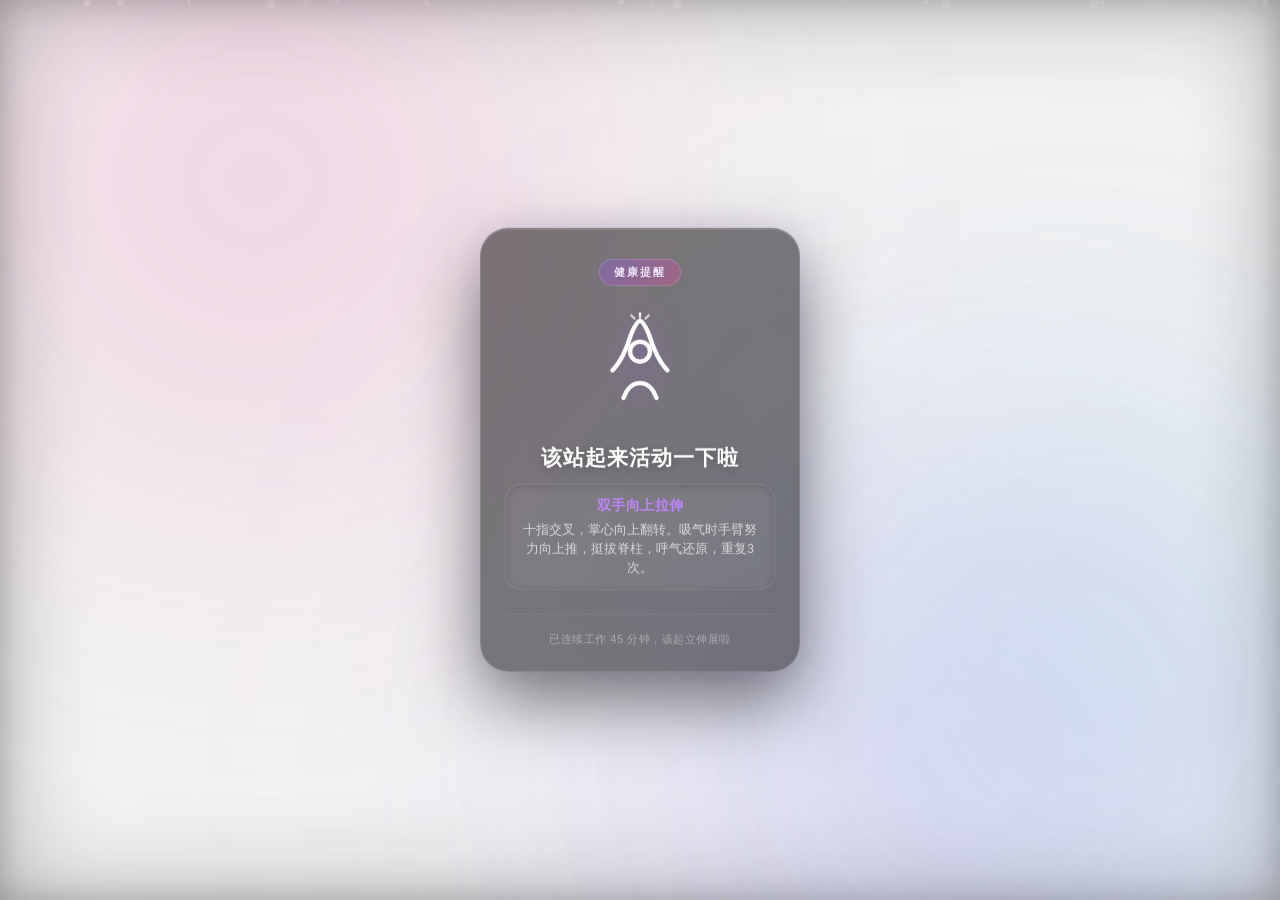
==== src/alert.html @ 72b31f35 "feat:upgrade UI" ====
<!DOCTYPE html>
<html lang="zh-CN">

<head>
    <meta charset="UTF-8">
    <meta name="viewport" content="width=device-width, initial-scale=1.0">
    <title>站立健康提示</title>
    <link rel="stylesheet" href="alert.css">
</head>

<body>
    <!-- Flowing Aurora Border -->
    <div class="marquee-border" id="borderElem">
        <div class="aura-glow aura-glow-1"></div>
        <div class="aura-glow aura-glow-2"></div>
        <div class="aura-glow aura-glow-3"></div>
    </div>

    <!-- Floating Particles in Background -->
    <div class="particles-container" id="particlesContainer"></div>

    <!-- Central Glassmorphism Alert Card -->
    <div class="center-alert" id="centerElem">
        <div class="glass-card">
            <!-- Top badge -->
            <div class="badge">健康提醒</div>
            
            <!-- Dynamic SVG Exercise Icon Area -->
            <div class="icon-section">
                <!-- Icon 1: Neck Release (颈部放松) -->
                <svg id="icon-neck" class="stretch-icon" viewBox="0 0 100 100" fill="none" xmlns="http://www.w3.org/2000/svg">
                    <circle cx="50" cy="32" r="10" stroke="white" stroke-width="4" class="neck-head" />
                    <path d="M25 75 C 35 55, 65 55, 75 75" stroke="white" stroke-width="4" stroke-linecap="round" class="neck-body" />
                    <!-- Arrows indicating rotation/tilt -->
                    <path d="M30 25 Q 40 12 50 12 Q 60 12 70 25" stroke="rgba(255,255,255,0.6)" stroke-width="2" stroke-dasharray="4 4" stroke-linecap="round" />
                    <path d="M27 21 L31 26 L25 26 Z" fill="rgba(255,255,255,0.8)" />
                    <path d="M73 21 L69 26 L75 26 Z" fill="rgba(255,255,255,0.8)" />
                </svg>

                <!-- Icon 2: Shoulder Roll (肩部舒展) -->
                <svg id="icon-shoulder" class="stretch-icon hidden" viewBox="0 0 100 100" fill="none" xmlns="http://www.w3.org/2000/svg">
                    <circle cx="50" cy="25" r="9" stroke="white" stroke-width="4" class="shoulder-head" />
                    <path d="M25 65 C 35 48, 65 48, 75 65" stroke="white" stroke-width="4" stroke-linecap="round" />
                    <!-- Arms forming shoulder circles -->
                    <path d="M 22 58 A 8 8 0 1 1 22 58.1" stroke="rgba(255,255,255,0.9)" stroke-width="3.5" stroke-linecap="round" class="shoulder-spin-left" />
                    <path d="M 78 58 A 8 8 0 1 1 78 58.1" stroke="rgba(255,255,255,0.9)" stroke-width="3.5" stroke-linecap="round" class="shoulder-spin-right" />
                </svg>

                <!-- Icon 3: Reach High (向上伸展) -->
                <svg id="icon-stretch" class="stretch-icon hidden" viewBox="0 0 100 100" fill="none" xmlns="http://www.w3.org/2000/svg">
                    <circle cx="50" cy="38" r="9" stroke="white" stroke-width="4" class="stretch-head" />
                    <path d="M35 80 C 42 62, 58 62, 65 80" stroke="white" stroke-width="4" stroke-linecap="round" />
                    <!-- Arms stretching up -->
                    <path d="M25 55 Q 35 45 42 22 Q 47 10 50 10 Q 53 10 58 22 Q 65 45 75 55" stroke="white" stroke-width="4" stroke-linecap="round" class="stretch-arms" />
                    <!-- Sparkles of energy -->
                    <path d="M50 3 L50 7" stroke="rgba(255,255,255,0.9)" stroke-width="2" stroke-linecap="round" class="sparkle-1" />
                    <path d="M42 5 L45 8" stroke="rgba(255,255,255,0.7)" stroke-width="2" stroke-linecap="round" class="sparkle-2" />
                    <path d="M58 5 L55 8" stroke="rgba(255,255,255,0.7)" stroke-width="2" stroke-linecap="round" class="sparkle-3" />
                </svg>

                <!-- Icon 4: Zen Breathe (星空冥想 - 呼吸环) -->
                <svg id="icon-zen-breathe" class="stretch-icon hidden" viewBox="0 0 100 100" fill="none" xmlns="http://www.w3.org/2000/svg">
                    <!-- Outer soft glowing ring -->
                    <circle cx="50" cy="50" r="38" stroke="rgba(192, 132, 252, 0.2)" stroke-width="2" />
                    <!-- Middle animated dashed guide ring -->
                    <circle cx="50" cy="50" r="30" stroke="rgba(192, 132, 252, 0.4)" stroke-width="1.5" stroke-dasharray="3 3" />
                    <!-- Inner breathing core ring -->
                    <circle cx="50" cy="50" r="20" fill="url(#zen-core-grad)" class="zen-breathe-core" />
                    <!-- Concentric ripples -->
                    <circle cx="50" cy="50" r="20" stroke="rgba(139, 92, 246, 0.6)" stroke-width="2" class="zen-ripple-1" />
                    <circle cx="50" cy="50" r="20" stroke="rgba(236, 72, 153, 0.4)" stroke-width="1.5" class="zen-ripple-2" />
                    <!-- Gradient definitions -->
                    <defs>
                        <radialGradient id="zen-core-grad" cx="50%" cy="50%" r="50%">
                            <stop offset="0%" stop-color="#EC4899" />
                            <stop offset="50%" stop-color="#8B5CF6" />
                            <stop offset="100%" stop-color="rgba(139, 92, 246, 0)" />
                        </radialGradient>
                    </defs>
                </svg>

                <!-- Icon 5: Cyber Stretch (赛博霓虹 - 关节激活) -->
                <svg id="icon-cyber-stretch" class="stretch-icon hidden" viewBox="0 0 100 100" fill="none" xmlns="http://www.w3.org/2000/svg">
                    <!-- Background grid dots -->
                    <circle cx="20" cy="20" r="1" fill="rgba(6, 182, 212, 0.3)" />
                    <circle cx="80" cy="20" r="1" fill="rgba(6, 182, 212, 0.3)" />
                    <circle cx="20" cy="80" r="1" fill="rgba(6, 182, 212, 0.3)" />
                    <circle cx="80" cy="80" r="1" fill="rgba(6, 182, 212, 0.3)" />
                    <!-- Glowing connector lines -->
                    <path d="M 30 75 L 50 65 L 70 75" stroke="rgba(6, 182, 212, 0.4)" stroke-width="1" />
                    <path d="M 50 25 L 50 65" stroke="rgba(236, 72, 153, 0.4)" stroke-width="1" />
                    <!-- Stylized Cyber Body -->
                    <circle cx="50" cy="22" r="8" stroke="#06B6D4" stroke-width="3" fill="#141419" class="cyber-head" />
                    <path d="M25 60 L 38 48 L 50 54 L 62 48 L 75 60" stroke="#EC4899" stroke-width="3.5" stroke-linecap="round" class="cyber-arms" />
                    <path d="M40 78 L 50 65 L 60 78" stroke="#06B6D4" stroke-width="3.5" stroke-linecap="round" />
                    <!-- Glowing joint nodes -->
                    <circle cx="38" cy="48" r="3" fill="#06B6D4" class="cyber-joint-l" />
                    <circle cx="62" cy="48" r="3" fill="#06B6D4" class="cyber-joint-r" />
                    <circle cx="50" cy="54" r="3.5" fill="#EC4899" />
                </svg>

                <!-- Icon 6: Forest Sprout (森林朝露 - 绿植抽芽) -->
                <svg id="icon-forest-sprout" class="stretch-icon hidden" viewBox="0 0 100 100" fill="none" xmlns="http://www.w3.org/2000/svg">
                    <!-- Soil/Ground curve -->
                    <path d="M 25 80 Q 50 74 75 80" stroke="#10B981" stroke-width="2.5" stroke-linecap="round" />
                    <!-- Sprout stem -->
                    <path d="M 50 80 Q 52 50 42 30" stroke="#10B981" stroke-width="4.5" stroke-linecap="round" class="sprout-stem" />
                    <!-- Left leaf -->
                    <path d="M 45 48 C 30 45, 26 30, 44 38 Z" fill="#34D399" stroke="#10B981" stroke-width="1.5" class="sprout-leaf-l" />
                    <!-- Right leaf -->
                    <path d="M 49 38 C 65 35, 68 20, 50 28 Z" fill="#34D399" stroke="#10B981" stroke-width="1.5" class="sprout-leaf-r" />
                    <!-- Soft sun light circle behind sprout -->
                    <circle cx="50" cy="35" r="15" fill="rgba(251, 191, 36, 0.15)" filter="blur(4px)" class="sprout-sun" />
                </svg>
            </div>

            <!-- Health Guideline Text -->
            <div class="content-section">
                <h2 class="title" id="alertTitle">该站起来活动一下啦</h2>
                <div class="tips-container">
                    <p class="guide-subtitle" id="guideStep">加载中...</p>
                    <p class="guide-desc" id="guideText">跟着上方的动画舒缓身体吧</p>
                </div>
            </div>

            <!-- Visual feedback / progress ring at bottom of card -->
            <div class="glass-footer">
                <span class="footer-tip" id="footerText">关注健康，拒绝久坐</span>
            </div>
        </div>
    </div>
    
    <script src="alert.js"></script>
</body>

</html>
---- src/alert.css ----
* {
    margin: 0;
    padding: 0;
    box-sizing: border-box;
}

body, html {
    width: 100vw;
    height: 100vh;
    background-color: transparent;
    overflow: hidden;
    pointer-events: none;
    user-select: none;
    font-family: "Outfit", -apple-system, BlinkMacSystemFont, "SF Pro Display", "Segoe UI", Roboto, Helvetica, Arial, sans-serif;
    color: #ffffff;
}

/* ============================================
   流光极光边缘 (Siri / Apple Intelligence Aura)
   ============================================ */
.marquee-border {
    position: absolute;
    inset: 0;
    overflow: hidden;
    pointer-events: none;
    opacity: 0;
    background: rgba(0, 0, 0, 0.05);
    /* Inset shadow to give a subtle depth vignette */
    box-shadow: 
        inset 0 0 100px rgba(0, 0, 0, 0.3),
        inset 0 0 30px rgba(0, 0, 0, 0.2);
    transition: opacity 2s cubic-bezier(0.25, 1, 0.5, 1);
    z-index: 1;
}

.marquee-border.active {
    opacity: 1;
}

/* Glowing Aurora Blobs */
.aura-glow {
    position: absolute;
    border-radius: 50%;
    filter: blur(140px);
    opacity: 0.45;
    mix-blend-mode: screen;
    transition: all 3s cubic-bezier(0.25, 1, 0.5, 1);
}

.aura-glow-1 {
    width: 80vw;
    height: 80vh;
    top: -20vh;
    left: -20vw;
    background: radial-gradient(circle, rgba(236, 72, 153, 0.6) 0%, rgba(236, 72, 153, 0) 70%);
    animation: aura-move-1 25s ease-in-out infinite alternate;
}

.aura-glow-2 {
    width: 90vw;
    height: 90vh;
    bottom: -30vh;
    right: -20vw;
    background: radial-gradient(circle, rgba(139, 92, 246, 0.55) 0%, rgba(139, 92, 246, 0) 70%);
    animation: aura-move-2 30s ease-in-out infinite alternate;
}

.aura-glow-3 {
    width: 70vw;
    height: 70vh;
    top: 40vh;
    left: 50vw;
    background: radial-gradient(circle, rgba(6, 182, 212, 0.45) 0%, rgba(6, 182, 212, 0) 70%);
    animation: aura-move-3 20s ease-in-out infinite alternate;
}

/* Intensified State (after 10s) */
.marquee-border.intensified {
    background: rgba(0, 0, 0, 0.1);
}

.marquee-border.intensified .aura-glow {
    opacity: 0.75;
    filter: blur(100px); /* Sharper, brighter glow */
}

.marquee-border.intensified .aura-glow-1 {
    background: radial-gradient(circle, rgba(244, 63, 94, 0.7) 0%, rgba(244, 63, 94, 0) 70%);
}

.marquee-border.intensified .aura-glow-2 {
    background: radial-gradient(circle, rgba(217, 70, 239, 0.65) 0%, rgba(217, 70, 239, 0) 70%);
}

.marquee-border.intensified .aura-glow-3 {
    background: radial-gradient(circle, rgba(245, 158, 11, 0.5) 0%, rgba(245, 158, 11, 0) 70%);
}

@keyframes aura-move-1 {
    0% { transform: translate(0, 0) scale(1); }
    50% { transform: translate(15vw, 10vh) scale(1.1); }
    100% { transform: translate(-10vw, 20vh) scale(0.95); }
}

@keyframes aura-move-2 {
    0% { transform: translate(0, 0) scale(1); }
    50% { transform: translate(-20vw, -15vh) scale(0.9); }
    100% { transform: translate(10vw, -5vh) scale(1.15); }
}

@keyframes aura-move-3 {
    0% { transform: translate(0, 0) scale(1); }
    50% { transform: translate(-10vw, 15vh) scale(1.2); }
    100% { transform: translate(15vw, -10vh) scale(0.85); }
}

/* ============================================
   漂浮粒子背景
   ============================================ */
.particles-container {
    position: absolute;
    inset: 0;
    pointer-events: none;
    z-index: 2;
    overflow: hidden;
}

.particle {
    position: absolute;
    border-radius: 50%;
    background: rgba(255, 255, 255, 0.35);
    box-shadow: 0 0 10px rgba(255, 255, 255, 0.2);
    pointer-events: none;
    animation: float-upwards 8s linear infinite;
}

@keyframes float-upwards {
    0% {
        transform: translateY(110vh) translateX(0) scale(1);
        opacity: 0;
    }
    10% {
        opacity: 0.6;
    }
    90% {
        opacity: 0.6;
    }
    100% {
        transform: translateY(-10vh) translateX(50px) scale(0.5);
        opacity: 0;
    }
}

/* ============================================
   居中提示卡片 (Glassmorphism Card)
   ============================================ */
.center-alert {
    position: absolute;
    top: 50%;
    left: 50%;
    transform: translate(-50%, -42%) scale(0.92);
    opacity: 0;
    display: flex;
    align-items: center;
    justify-content: center;
    z-index: 10;
    transition: all 1.8s cubic-bezier(0.34, 1.56, 0.64, 1); /* Elastic Spring */
}

.center-alert.show {
    transform: translate(-50%, -50%) scale(1);
    opacity: 1;
}

.glass-card {
    width: 320px;
    padding: 30px 24px 24px 24px;
    border-radius: 28px;
    background: rgba(20, 20, 22, 0.55);
    backdrop-filter: blur(25px) saturate(140%);
    -webkit-backdrop-filter: blur(25px) saturate(140%);
    border: 1px solid rgba(255, 255, 255, 0.12);
    box-shadow: 
        0 30px 70px rgba(0, 0, 0, 0.5),
        inset 0 1px 0 rgba(255, 255, 255, 0.15),
        0 0 30px rgba(139, 92, 246, 0.1);
    
    display: flex;
    flex-direction: column;
    align-items: center;
    text-align: center;
    
    /* Elegant gentle float animation when active */
    animation: card-float 6s ease-in-out infinite;
}

@keyframes card-float {
    0%, 100% {
        transform: translateY(0);
        box-shadow: 
            0 30px 70px rgba(0, 0, 0, 0.5),
            inset 0 1px 0 rgba(255, 255, 255, 0.15),
            0 0 30px rgba(139, 92, 246, 0.1);
    }
    50% {
        transform: translateY(-8px);
        box-shadow: 
            0 35px 80px rgba(0, 0, 0, 0.55),
            inset 0 1px 0 rgba(255, 255, 255, 0.2),
            0 0 40px rgba(139, 92, 246, 0.2);
    }
}

/* Badge style */
.badge {
    background: linear-gradient(135deg, rgba(139, 92, 246, 0.35), rgba(236, 72, 153, 0.35));
    border: 1px solid rgba(255, 255, 255, 0.15);
    color: #f3e8ff;
    font-size: 11px;
    padding: 5px 14px;
    border-radius: 20px;
    font-weight: 600;
    letter-spacing: 2px;
    text-shadow: 0 1px 2px rgba(0, 0, 0, 0.2);
    margin-bottom: 24px;
}

/* ============================================
   SVG 图标段与动画
   ============================================ */
.icon-section {
    width: 110px;
    height: 110px;
    display: flex;
    align-items: center;
    justify-content: center;
    margin-bottom: 24px;
    position: relative;
}

.stretch-icon {
    width: 100%;
    height: 100%;
    filter: drop-shadow(0 4px 12px rgba(139, 92, 246, 0.4));
    transition: opacity 0.5s ease;
}

.stretch-icon.hidden {
    display: none;
}

/* --- 图标 1: 颈部放松动画 --- */
.neck-head {
    animation: neck-tilt 4s ease-in-out infinite;
    transform-origin: 50px 42px;
}

@keyframes neck-tilt {
    0%, 100% { transform: rotate(0deg); }
    25% { transform: rotate(-18deg); }
    75% { transform: rotate(18deg); }
}

/* --- 图标 2: 肩部绕圈动画 --- */
.shoulder-spin-left {
    animation: shoulder-spin-cw 3.5s linear infinite;
    transform-origin: 22px 58px;
}

.shoulder-spin-right {
    animation: shoulder-spin-ccw 3.5s linear infinite;
    transform-origin: 78px 58px;
}

@keyframes shoulder-spin-cw {
    0% { transform: rotate(0deg); }
    100% { transform: rotate(360deg); }
}

@keyframes shoulder-spin-ccw {
    0% { transform: rotate(0deg); }
    100% { transform: rotate(-360deg); }
}

/* --- 图标 3: 向上拉伸动画 --- */
.stretch-arms {
    animation: arms-reach 3s ease-in-out infinite;
    transform-origin: 50px 80px;
}

.stretch-head {
    animation: head-lift 3s ease-in-out infinite;
}

.sparkle-1, .sparkle-2, .sparkle-3 {
    animation: sparkle-pulse 1.8s ease-in-out infinite;
    transform-origin: center;
}

.sparkle-1 { animation-delay: 0s; }
.sparkle-2 { animation-delay: 0.4s; }
.sparkle-3 { animation-delay: 0.8s; }

@keyframes arms-reach {
    0%, 100% { transform: scaleY(1); }
    50% { transform: scaleY(1.1) translateY(-4px); }
}

@keyframes head-lift {
    0%, 100% { transform: translateY(0); }
    50% { transform: translateY(-5px); }
}

@keyframes sparkle-pulse {
    0%, 100% { opacity: 0.3; transform: scale(0.8); }
    50% { opacity: 1; transform: scale(1.3); }
}

/* ============================================
   文本内容区
   ============================================ */
.content-section {
    width: 100%;
    margin-bottom: 24px;
}

.title {
    font-size: 21px;
    font-weight: 700;
    color: #ffffff;
    letter-spacing: 1px;
    margin-bottom: 12px;
    text-shadow: 0 2px 10px rgba(0, 0, 0, 0.25);
}

.tips-container {
    background: rgba(255, 255, 255, 0.05);
    border-radius: 16px;
    padding: 12px 16px;
    border: 1px solid rgba(255, 255, 255, 0.06);
    box-shadow: inset 0 2px 8px rgba(0, 0, 0, 0.15);
    min-height: 86px;
    display: flex;
    flex-direction: column;
    justify-content: center;
}

.guide-subtitle {
    font-size: 14px;
    font-weight: 600;
    color: #c084fc; /* Light purple */
    margin-bottom: 6px;
    letter-spacing: 0.5px;
}

.guide-desc {
    font-size: 12.5px;
    font-weight: 400;
    color: rgba(255, 255, 255, 0.7);
    line-height: 1.5;
}

/* ============================================
   卡片页脚
   ============================================ */
.glass-footer {
    width: 100%;
    padding-top: 14px;
    border-top: 1px solid rgba(255, 255, 255, 0.08);
}

.footer-tip {
    font-size: 11px;
    color: rgba(255, 255, 255, 0.4);
    letter-spacing: 0.5px;
}

/* ============================================
   星空冥想主题 (Zen Cosmic Theme)
   ============================================ */
body.theme-zen .marquee-border {
    background: rgba(4, 4, 15, 0.95);
    box-shadow: 
        inset 0 0 150px rgba(10, 10, 30, 0.85),
        inset 0 0 50px rgba(0, 0, 0, 0.9);
}

body.theme-zen .aura-glow-1 {
    background: radial-gradient(circle, rgba(139, 92, 246, 0.35) 0%, rgba(139, 92, 246, 0) 70%);
}

body.theme-zen .aura-glow-2 {
    background: radial-gradient(circle, rgba(59, 130, 246, 0.3) 0%, rgba(59, 130, 246, 0) 70%);
}

body.theme-zen .aura-glow-3 {
    background: radial-gradient(circle, rgba(168, 85, 247, 0.25) 0%, rgba(168, 85, 247, 0) 70%);
}

body.theme-zen .badge {
    background: linear-gradient(135deg, rgba(59, 130, 246, 0.35), rgba(139, 92, 246, 0.35));
    color: #e0f2fe;
    border-color: rgba(59, 130, 246, 0.3);
}

body.theme-zen .guide-subtitle {
    color: #60a5fa;
}

body.theme-zen .glass-card {
    border: 1px solid rgba(139, 92, 246, 0.15);
    box-shadow: 
        0 30px 70px rgba(0, 0, 0, 0.6),
        0 0 35px rgba(59, 130, 246, 0.15);
}

/* 繁星闪烁粒子 */
.particle-star {
    position: absolute;
    background: #ffffff;
    border-radius: 50%;
    box-shadow: 0 0 8px #ffffff, 0 0 12px rgba(255, 255, 255, 0.4);
    animation: star-twinkle 6s ease-in-out infinite;
}

@keyframes star-twinkle {
    0%, 100% {
        opacity: 0.1;
        transform: scale(0.6) translateY(0);
    }
    50% {
        opacity: 1;
        transform: scale(1.3) translateY(-60px);
    }
}

/* 呼吸环 SVG 动画 */
.zen-breathe-core {
    animation: zen-breathe 4s ease-in-out infinite;
    transform-origin: 50px 50px;
}

.zen-ripple-1 {
    animation: zen-ripple 4s ease-in-out infinite;
    transform-origin: 50px 50px;
}

.zen-ripple-2 {
    animation: zen-ripple 4s ease-in-out infinite;
    animation-delay: 2s;
    transform-origin: 50px 50px;
}

@keyframes zen-breathe {
    0%, 100% {
        transform: scale(0.85);
        opacity: 0.7;
    }
    50% {
        transform: scale(1.35);
        opacity: 0.95;
    }
}

@keyframes zen-ripple {
    0% {
        transform: scale(0.85);
        opacity: 0.8;
    }
    100% {
        transform: scale(2.4);
        opacity: 0;
    }
}


/* ============================================
   赛博霓虹主题 (Cyberpunk Grid Theme)
   ============================================ */
body.theme-cyber .marquee-border {
    background: rgba(10, 6, 18, 0.96);
    background-image: 
        linear-gradient(rgba(6, 182, 212, 0.04) 1px, transparent 1px),
        linear-gradient(90deg, rgba(6, 182, 212, 0.04) 1px, transparent 1px);
    background-size: 30px 30px;
    background-position: center;
    box-shadow: 
        inset 0 0 150px rgba(236, 72, 153, 0.25),
        inset 0 0 60px rgba(0, 0, 0, 0.9);
}

body.theme-cyber .aura-glow-1 {
    background: radial-gradient(circle, rgba(236, 72, 153, 0.55) 0%, rgba(236, 72, 153, 0) 70%);
}

body.theme-cyber .aura-glow-2 {
    background: radial-gradient(circle, rgba(6, 182, 212, 0.5) 0%, rgba(6, 182, 212, 0) 70%);
}

body.theme-cyber .aura-glow-3 {
    background: radial-gradient(circle, rgba(244, 63, 94, 0.4) 0%, rgba(244, 63, 94, 0) 70%);
}

body.theme-cyber .badge {
    background: linear-gradient(135deg, rgba(6, 182, 212, 0.4), rgba(236, 72, 153, 0.4));
    color: #ffffff;
    border-color: rgba(6, 182, 212, 0.4);
    box-shadow: 0 0 10px rgba(6, 182, 212, 0.25);
    text-shadow: 0 0 4px #06B6D4;
}

body.theme-cyber .guide-subtitle {
    color: #22d3ee;
    text-shadow: 0 0 6px rgba(34, 211, 238, 0.4);
}

body.theme-cyber .glass-card {
    border: 1px solid rgba(6, 182, 212, 0.25);
    box-shadow: 
        0 30px 70px rgba(0, 0, 0, 0.65),
        0 0 40px rgba(6, 182, 212, 0.2);
}

/* 赛博方块粒子 */
.particle-cube {
    position: absolute;
    border-radius: 2px;
    box-shadow: 0 0 8px rgba(6, 182, 212, 0.5);
    animation: cyber-up 6s linear infinite;
}

@keyframes cyber-up {
    0% {
        transform: translateY(110vh) rotate(0deg) scale(0.8);
        opacity: 0;
    }
    10% {
        opacity: 0.8;
    }
    90% {
        opacity: 0.8;
    }
    100% {
        transform: translateY(-10vh) rotate(360deg) scale(0.6);
        opacity: 0;
    }
}

/* 赛博小人动画 */
.cyber-arms {
    animation: cyber-arms-wave 3s ease-in-out infinite;
    transform-origin: 50px 65px;
}

.cyber-head {
    animation: cyber-head-bob 3s ease-in-out infinite;
}

.cyber-joint-l {
    animation: cyber-joint-l-wave 3s ease-in-out infinite;
    transform-origin: 50px 65px;
}

.cyber-joint-r {
    animation: cyber-joint-r-wave 3s ease-in-out infinite;
    transform-origin: 50px 65px;
}

@keyframes cyber-arms-wave {
    0%, 100% { transform: scaleY(1); }
    50% { transform: scaleY(1.18) translateY(-2px); }
}

@keyframes cyber-head-bob {
    0%, 100% { transform: translateY(0); }
    50% { transform: translateY(-4px); }
}

@keyframes cyber-joint-l-wave {
    0%, 100% { transform: translateY(0) translateX(0); }
    50% { transform: translateY(-8px) translateX(-3px); }
}

@keyframes cyber-joint-r-wave {
    0%, 100% { transform: translateY(0) translateX(0); }
    50% { transform: translateY(-8px) translateX(3px); }
}


/* ============================================
   森林朝露主题 (Forest Morning Theme)
   ============================================ */
body.theme-forest .marquee-border {
    background: rgba(8, 16, 12, 0.96);
    box-shadow: 
        inset 0 0 150px rgba(16, 185, 129, 0.25),
        inset 0 0 60px rgba(0, 0, 0, 0.9);
}

body.theme-forest .aura-glow-1 {
    background: radial-gradient(circle, rgba(16, 185, 129, 0.45) 0%, rgba(16, 185, 129, 0) 70%);
}

body.theme-forest .aura-glow-2 {
    background: radial-gradient(circle, rgba(245, 158, 11, 0.35) 0%, rgba(245, 158, 11, 0) 70%);
}

body.theme-forest .aura-glow-3 {
    background: radial-gradient(circle, rgba(52, 211, 153, 0.3) 0%, rgba(52, 211, 153, 0) 70%);
}

body.theme-forest .badge {
    background: linear-gradient(135deg, rgba(16, 185, 129, 0.35), rgba(245, 158, 11, 0.3));
    color: #e6fcf5;
    border-color: rgba(16, 185, 129, 0.3);
}

body.theme-forest .guide-subtitle {
    color: #34d399;
}

body.theme-forest .glass-card {
    border: 1px solid rgba(16, 185, 129, 0.15);
    box-shadow: 
        0 30px 70px rgba(0, 0, 0, 0.6),
        0 0 35px rgba(16, 185, 129, 0.12);
}

/* 树叶旋转下落粒子 */
.particle-leaf {
    position: absolute;
    border-radius: 0 70% 0 70%; /* 叶片弧度 */
    box-shadow: 0 0 6px rgba(52, 211, 153, 0.15);
    animation: leaf-fall 9s linear infinite;
}

@keyframes leaf-fall {
    0% {
        transform: translateY(-10vh) translateX(0) rotate(0deg) scale(1);
        opacity: 0;
    }
    10% {
        opacity: 0.6;
    }
    90% {
        opacity: 0.6;
    }
    100% {
        transform: translateY(110vh) translateX(70px) rotate(640deg) scale(0.6);
        opacity: 0;
    }
}

/* 抽芽生长 SVG 动画 */
.sprout-stem {
    animation: sprout-sway 5s ease-in-out infinite alternate;
    transform-origin: 50px 80px;
}

.sprout-leaf-l {
    animation: sprout-leaf-l-wave 5s ease-in-out infinite alternate;
    transform-origin: 45px 48px;
}

.sprout-leaf-r {
    animation: sprout-leaf-r-wave 5s ease-in-out infinite alternate;
    transform-origin: 49px 38px;
}

.sprout-sun {
    animation: sprout-sun-breathe 4s ease-in-out infinite;
}

@keyframes sprout-sway {
    0% { transform: rotate(-3deg); }
    100% { transform: rotate(5deg); }
}

@keyframes sprout-leaf-l-wave {
    0% { transform: rotate(-8deg) scale(0.9); }
    100% { transform: rotate(10deg) scale(1.08); }
}

@keyframes sprout-leaf-r-wave {
    0% { transform: rotate(10deg) scale(0.9); }
    100% { transform: rotate(-8deg) scale(1.08); }
}

@keyframes sprout-sun-breathe {
    0%, 100% { opacity: 0.15; transform: scale(0.95); }
    50% { opacity: 0.35; transform: scale(1.15); }
}
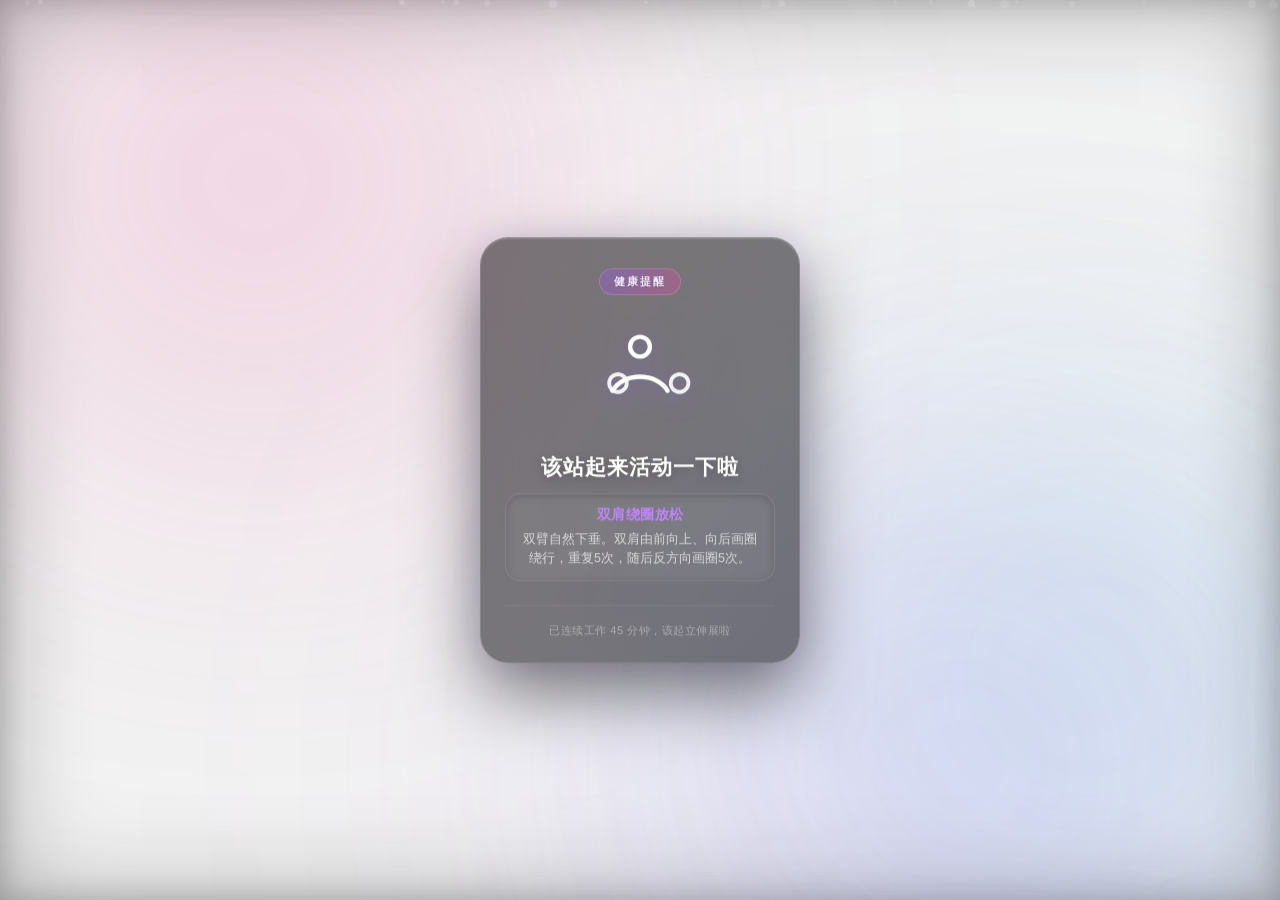
==== commit c02068a1: "feat:upgrade UI" ====
--- a/src/alert.html
+++ b/src/alert.html
@@ -14,6 +14,15 @@
         <div class="aura-glow aura-glow-1"></div>
         <div class="aura-glow aura-glow-2"></div>
         <div class="aura-glow aura-glow-3"></div>
+    </div>
+
+    <!-- Theme Specific Effects Layer -->
+    <div class="zen-shooting-star"></div>
+    <div class="cyber-scanline"></div>
+    <div class="forest-sunbeams">
+        <div class="sunbeam sunbeam-1"></div>
+        <div class="sunbeam sunbeam-2"></div>
+        <div class="sunbeam sunbeam-3"></div>
     </div>
 
     <!-- Floating Particles in Background -->
--- a/src/alert.css
+++ b/src/alert.css
@@ -75,24 +75,29 @@
 }
 
 /* Intensified State (after 10s) */
-.marquee-border.intensified {
+body.theme-aura .marquee-border.intensified,
+body:not([class*="theme-"]) .marquee-border.intensified {
     background: rgba(0, 0, 0, 0.1);
 }
 
-.marquee-border.intensified .aura-glow {
+body.theme-aura .marquee-border.intensified .aura-glow,
+body:not([class*="theme-"]) .marquee-border.intensified .aura-glow {
     opacity: 0.75;
     filter: blur(100px); /* Sharper, brighter glow */
 }
 
-.marquee-border.intensified .aura-glow-1 {
+body.theme-aura .marquee-border.intensified .aura-glow-1,
+body:not([class*="theme-"]) .marquee-border.intensified .aura-glow-1 {
     background: radial-gradient(circle, rgba(244, 63, 94, 0.7) 0%, rgba(244, 63, 94, 0) 70%);
 }
 
-.marquee-border.intensified .aura-glow-2 {
+body.theme-aura .marquee-border.intensified .aura-glow-2,
+body:not([class*="theme-"]) .marquee-border.intensified .aura-glow-2 {
     background: radial-gradient(circle, rgba(217, 70, 239, 0.65) 0%, rgba(217, 70, 239, 0) 70%);
 }
 
-.marquee-border.intensified .aura-glow-3 {
+body.theme-aura .marquee-border.intensified .aura-glow-3,
+body:not([class*="theme-"]) .marquee-border.intensified .aura-glow-3 {
     background: radial-gradient(circle, rgba(245, 158, 11, 0.5) 0%, rgba(245, 158, 11, 0) 70%);
 }
 
@@ -379,10 +384,10 @@
    星空冥想主题 (Zen Cosmic Theme)
    ============================================ */
 body.theme-zen .marquee-border {
-    background: rgba(4, 4, 15, 0.95);
+    background: rgba(4, 4, 15, 0.15);
     box-shadow: 
-        inset 0 0 150px rgba(10, 10, 30, 0.85),
-        inset 0 0 50px rgba(0, 0, 0, 0.9);
+        inset 0 0 120px rgba(10, 10, 30, 0.45),
+        inset 0 0 40px rgba(0, 0, 0, 0.55);
 }
 
 body.theme-zen .aura-glow-1 {
@@ -395,6 +400,48 @@
 
 body.theme-zen .aura-glow-3 {
     background: radial-gradient(circle, rgba(168, 85, 247, 0.25) 0%, rgba(168, 85, 247, 0) 70%);
+}
+
+/* 星空冥想 intensified state */
+body.theme-zen .marquee-border.intensified {
+    background: rgba(4, 4, 15, 0.25);
+    box-shadow: 
+        inset 0 0 120px rgba(139, 92, 246, 0.25),
+        inset 0 0 50px rgba(0, 0, 0, 0.6);
+}
+
+body.theme-zen .marquee-border.intensified .aura-glow {
+    opacity: 0.65;
+    filter: blur(100px);
+}
+
+body.theme-zen .marquee-border.intensified .aura-glow-1 {
+    background: radial-gradient(circle, rgba(168, 85, 247, 0.55) 0%, rgba(168, 85, 247, 0) 70%);
+}
+
+body.theme-zen .marquee-border.intensified .aura-glow-2 {
+    background: radial-gradient(circle, rgba(99, 102, 241, 0.5) 0%, rgba(99, 102, 241, 0) 70%);
+}
+
+body.theme-zen .marquee-border.intensified .aura-glow-3 {
+    background: radial-gradient(circle, rgba(236, 72, 153, 0.4) 0%, rgba(236, 72, 153, 0) 70%);
+}
+
+/* Twinkle faster and drift slightly faster in intensified state */
+body.theme-zen .marquee-border.intensified ~ .particles-container .particle-star {
+    animation: star-twinkle-fast 3s ease-in-out infinite;
+    box-shadow: 0 0 12px #ffffff, 0 0 20px rgba(168, 85, 247, 0.7);
+}
+
+@keyframes star-twinkle-fast {
+    0%, 100% {
+        opacity: 0.2;
+        transform: scale(0.7) translateY(0);
+    }
+    50% {
+        opacity: 1;
+        transform: scale(1.4) translateY(-80px);
+    }
 }
 
 body.theme-zen .badge {
@@ -412,6 +459,7 @@
     box-shadow: 
         0 30px 70px rgba(0, 0, 0, 0.6),
         0 0 35px rgba(59, 130, 246, 0.15);
+    animation: zen-card-breathe 8s ease-in-out infinite;
 }
 
 /* 繁星闪烁粒子 */
@@ -436,18 +484,18 @@
 
 /* 呼吸环 SVG 动画 */
 .zen-breathe-core {
-    animation: zen-breathe 4s ease-in-out infinite;
+    animation: zen-breathe 8s ease-in-out infinite;
     transform-origin: 50px 50px;
 }
 
 .zen-ripple-1 {
-    animation: zen-ripple 4s ease-in-out infinite;
+    animation: zen-ripple 8s ease-in-out infinite;
     transform-origin: 50px 50px;
 }
 
 .zen-ripple-2 {
-    animation: zen-ripple 4s ease-in-out infinite;
-    animation-delay: 2s;
+    animation: zen-ripple 8s ease-in-out infinite;
+    animation-delay: 4s;
     transform-origin: 50px 50px;
 }
 
@@ -478,15 +526,15 @@
    赛博霓虹主题 (Cyberpunk Grid Theme)
    ============================================ */
 body.theme-cyber .marquee-border {
-    background: rgba(10, 6, 18, 0.96);
+    background: rgba(10, 6, 18, 0.12);
     background-image: 
-        linear-gradient(rgba(6, 182, 212, 0.04) 1px, transparent 1px),
-        linear-gradient(90deg, rgba(6, 182, 212, 0.04) 1px, transparent 1px);
+        linear-gradient(rgba(6, 182, 212, 0.06) 1px, transparent 1px),
+        linear-gradient(90deg, rgba(6, 182, 212, 0.06) 1px, transparent 1px);
     background-size: 30px 30px;
     background-position: center;
     box-shadow: 
-        inset 0 0 150px rgba(236, 72, 153, 0.25),
-        inset 0 0 60px rgba(0, 0, 0, 0.9);
+        inset 0 0 120px rgba(236, 72, 153, 0.15),
+        inset 0 0 45px rgba(0, 0, 0, 0.5);
 }
 
 body.theme-cyber .aura-glow-1 {
@@ -499,6 +547,76 @@
 
 body.theme-cyber .aura-glow-3 {
     background: radial-gradient(circle, rgba(244, 63, 94, 0.4) 0%, rgba(244, 63, 94, 0) 70%);
+}
+
+/* 赛博霓虹 intensified state */
+body.theme-cyber .marquee-border.intensified {
+    background: rgba(10, 6, 18, 0.2);
+    /* Make the grid lines glow and pulse slightly */
+    background-image: 
+        linear-gradient(rgba(6, 182, 212, 0.12) 1px, transparent 1px),
+        linear-gradient(90deg, rgba(6, 182, 212, 0.12) 1px, transparent 1px);
+    box-shadow: 
+        inset 0 0 120px rgba(236, 72, 153, 0.3),
+        inset 0 0 50px rgba(6, 182, 212, 0.2);
+    animation: cyber-grid-shimmer 2s ease-in-out infinite alternate;
+}
+
+body.theme-cyber .marquee-border.intensified .aura-glow {
+    opacity: 0.8;
+    filter: blur(80px); /* Brighter and sharper glows */
+    animation: cyber-neon-pulse 2s ease-in-out infinite alternate;
+}
+
+body.theme-cyber .marquee-border.intensified .aura-glow-1 {
+    background: radial-gradient(circle, rgba(236, 72, 153, 0.75) 0%, rgba(236, 72, 153, 0) 70%); /* Neon Magenta Pink */
+}
+
+body.theme-cyber .marquee-border.intensified .aura-glow-2 {
+    background: radial-gradient(circle, rgba(6, 182, 212, 0.7) 0%, rgba(6, 182, 212, 0) 70%); /* Electric Cyan */
+}
+
+body.theme-cyber .marquee-border.intensified .aura-glow-3 {
+    background: radial-gradient(circle, rgba(244, 63, 94, 0.6) 0%, rgba(244, 63, 94, 0) 70%); /* Electric Hot Red */
+}
+
+/* Speed up cubical particles and make them glow more */
+body.theme-cyber .marquee-border.intensified ~ .particles-container .particle-cube {
+    animation: cyber-up-fast 3s linear infinite;
+    box-shadow: 0 0 15px rgba(6, 182, 212, 0.95), 0 0 8px rgba(236, 72, 153, 0.9);
+}
+
+@keyframes cyber-grid-shimmer {
+    0% { opacity: 0.85; }
+    100% { opacity: 1; filter: saturate(1.4); }
+}
+
+@keyframes cyber-neon-pulse {
+    0% {
+        opacity: 0.65;
+        transform: scale(0.95);
+    }
+    100% {
+        opacity: 0.85;
+        transform: scale(1.1);
+    }
+}
+
+@keyframes cyber-up-fast {
+    0% {
+        transform: translateY(110vh) rotate(0deg) scale(0.9);
+        opacity: 0;
+    }
+    10% {
+        opacity: 1;
+    }
+    90% {
+        opacity: 1;
+    }
+    100% {
+        transform: translateY(-10vh) rotate(540deg) scale(0.5);
+        opacity: 0;
+    }
 }
 
 body.theme-cyber .badge {
@@ -591,10 +709,10 @@
    森林朝露主题 (Forest Morning Theme)
    ============================================ */
 body.theme-forest .marquee-border {
-    background: rgba(8, 16, 12, 0.96);
+    background: rgba(8, 16, 12, 0.12);
     box-shadow: 
-        inset 0 0 150px rgba(16, 185, 129, 0.25),
-        inset 0 0 60px rgba(0, 0, 0, 0.9);
+        inset 0 0 120px rgba(16, 185, 129, 0.15),
+        inset 0 0 45px rgba(0, 0, 0, 0.45);
 }
 
 body.theme-forest .aura-glow-1 {
@@ -607,6 +725,70 @@
 
 body.theme-forest .aura-glow-3 {
     background: radial-gradient(circle, rgba(52, 211, 153, 0.3) 0%, rgba(52, 211, 153, 0) 70%);
+}
+
+/* 森林朝露 intensified state */
+body.theme-forest .marquee-border.intensified {
+    background: rgba(8, 16, 12, 0.2);
+    box-shadow: 
+        inset 0 0 120px rgba(16, 185, 129, 0.28),
+        inset 0 0 50px rgba(245, 158, 11, 0.15);
+}
+
+body.theme-forest .marquee-border.intensified .aura-glow {
+    opacity: 0.75;
+    filter: blur(90px);
+    animation: forest-breeze-sway 6s ease-in-out infinite alternate;
+}
+
+body.theme-forest .marquee-border.intensified .aura-glow-1 {
+    background: radial-gradient(circle, rgba(16, 185, 129, 0.65) 0%, rgba(16, 185, 129, 0) 70%); /* Deep rich emerald */
+}
+
+body.theme-forest .marquee-border.intensified .aura-glow-2 {
+    background: radial-gradient(circle, rgba(251, 191, 36, 0.55) 0%, rgba(251, 191, 36, 0) 70%); /* Golden morning sunlight */
+}
+
+body.theme-forest .marquee-border.intensified .aura-glow-3 {
+    background: radial-gradient(circle, rgba(52, 211, 153, 0.45) 0%, rgba(52, 211, 153, 0) 70%); /* Bright mint green */
+}
+
+/* Speed up falling leaves for intensified state */
+body.theme-forest .marquee-border.intensified ~ .particles-container .particle-leaf {
+    animation: leaf-fall-fast 5s linear infinite;
+    box-shadow: 0 0 8px rgba(52, 211, 153, 0.35);
+}
+
+@keyframes forest-breeze-sway {
+    0% {
+        transform: translate(0, 0) scale(1);
+    }
+    100% {
+        transform: translate(8vw, 5vh) scale(1.12);
+    }
+}
+
+@keyframes leaf-fall-fast {
+    0% {
+        transform: translateY(-10vh) translateX(0) rotate(0deg) scale(1.1);
+        opacity: 0;
+    }
+    15% {
+        opacity: 0.95;
+    }
+    45% {
+        transform: translateY(45vh) translateX(75px) rotate(360deg) scale(0.9);
+    }
+    75% {
+        transform: translateY(80vh) translateX(-40px) rotate(620deg) scale(0.7);
+    }
+    90% {
+        opacity: 0.95;
+    }
+    100% {
+        transform: translateY(110vh) translateX(45px) rotate(900deg) scale(0.5);
+        opacity: 0;
+    }
 }
 
 body.theme-forest .badge {
@@ -639,14 +821,20 @@
         transform: translateY(-10vh) translateX(0) rotate(0deg) scale(1);
         opacity: 0;
     }
-    10% {
-        opacity: 0.6;
+    15% {
+        opacity: 0.7;
+    }
+    45% {
+        transform: translateY(45vh) translateX(45px) rotate(220deg) scale(0.95);
+    }
+    75% {
+        transform: translateY(80vh) translateX(-20px) rotate(440deg) scale(0.8);
     }
     90% {
-        opacity: 0.6;
+        opacity: 0.7;
     }
     100% {
-        transform: translateY(110vh) translateX(70px) rotate(640deg) scale(0.6);
+        transform: translateY(110vh) translateX(30px) rotate(640deg) scale(0.6);
         opacity: 0;
     }
 }
@@ -691,3 +879,188 @@
     50% { opacity: 0.35; transform: scale(1.15); }
 }
 
+/* ============================================
+   主题特效图层 (Theme Specific Effects)
+   ============================================ */
+.zen-shooting-star, .cyber-scanline, .forest-sunbeams {
+    display: none;
+    position: absolute;
+    inset: 0;
+    pointer-events: none;
+    z-index: 1;
+    overflow: hidden;
+}
+
+body.theme-zen .zen-shooting-star {
+    display: block;
+}
+body.theme-cyber .cyber-scanline {
+    display: block;
+}
+body.theme-forest .forest-sunbeams {
+    display: block;
+}
+
+/* --- 星空冥想特效 --- */
+@keyframes zen-card-breathe {
+    0%, 100% {
+        box-shadow: 0 30px 70px rgba(0, 0, 0, 0.6), 0 0 25px rgba(59, 130, 246, 0.1);
+        border-color: rgba(139, 92, 246, 0.12);
+    }
+    50% {
+        box-shadow: 0 35px 80px rgba(0, 0, 0, 0.65), 0 0 45px rgba(139, 92, 246, 0.22);
+        border-color: rgba(236, 72, 153, 0.25);
+    }
+}
+
+.zen-shooting-star {
+    position: absolute;
+    top: -10%;
+    left: 100%;
+    width: 120px;
+    height: 1.5px;
+    background: linear-gradient(90deg, rgba(255, 255, 255, 0.95), rgba(255, 255, 255, 0));
+    transform: rotate(-35deg);
+    animation: shooting-star-run 14s ease-in-out infinite;
+    opacity: 0;
+}
+
+@keyframes shooting-star-run {
+    0% {
+        top: -10%;
+        left: 100%;
+        width: 0;
+        opacity: 0;
+    }
+    8% {
+        opacity: 1;
+        width: 120px;
+    }
+    15% {
+        top: 80%;
+        left: -20%;
+        width: 0;
+        opacity: 0;
+    }
+    100% {
+        top: 80%;
+        left: -20%;
+        width: 0;
+        opacity: 0;
+    }
+}
+
+/* --- 赛博霓虹特效 --- */
+body.theme-cyber .marquee-border {
+    animation: cyber-grid-scroll 16s linear infinite;
+}
+
+@keyframes cyber-grid-scroll {
+    0% { background-position: center 0px; }
+    100% { background-position: center 90px; }
+}
+
+.cyber-scanline {
+    position: absolute;
+    left: 0;
+    width: 100%;
+    height: 6px;
+    background: linear-gradient(180deg, rgba(6, 182, 212, 0.25), rgba(6, 182, 212, 0));
+    box-shadow: 0 0 12px rgba(6, 182, 212, 0.4);
+    animation: scanline-sweep 6s linear infinite;
+    opacity: 0.7;
+}
+
+@keyframes scanline-sweep {
+    0% { top: -10px; }
+    100% { top: 110vh; }
+}
+
+.cyber-joint-l, .cyber-joint-r {
+    animation: cyber-joint-blink 0.8s ease-in-out infinite alternate;
+}
+
+@keyframes cyber-joint-blink {
+    0% {
+        fill: #06B6D4;
+        filter: drop-shadow(0 0 1px #06B6D4);
+    }
+    100% {
+        fill: #EC4899;
+        filter: drop-shadow(0 0 6px #EC4899);
+    }
+}
+
+.particle-binary {
+    position: absolute;
+    font-family: monospace;
+    font-weight: bold;
+    user-select: none;
+    pointer-events: none;
+    animation: cyber-up 6s linear infinite;
+    opacity: 0;
+}
+
+/* --- 森林朝露特效 --- */
+.forest-sunbeams {
+    background: radial-gradient(circle at 10% 10%, rgba(251, 191, 36, 0.08) 0%, transparent 60%);
+}
+
+.sunbeam {
+    position: absolute;
+    top: -30vh;
+    left: -30vw;
+    width: 80vw;
+    height: 160vh;
+    background: repeating-conic-gradient(
+        from 0deg,
+        transparent 0deg 8deg,
+        rgba(251, 191, 36, 0.035) 12deg 20deg,
+        transparent 24deg 32deg
+    );
+    transform-origin: 30% 30%;
+    filter: blur(12px);
+    mix-blend-mode: screen;
+}
+
+.sunbeam-1 {
+    animation: sunbeam-rotate-cw 45s linear infinite;
+}
+.sunbeam-2 {
+    animation: sunbeam-rotate-ccw 35s linear infinite;
+    opacity: 0.7;
+}
+
+@keyframes sunbeam-rotate-cw {
+    0% { transform: rotate(0deg); }
+    100% { transform: rotate(360deg); }
+}
+@keyframes sunbeam-rotate-ccw {
+    0% { transform: rotate(0deg); }
+    100% { transform: rotate(-360deg); }
+}
+
+.particle-dewdrop {
+    position: absolute;
+    border-radius: 50%;
+    pointer-events: none;
+    animation: dewdrop-float 7s ease-in-out infinite;
+}
+
+@keyframes dewdrop-float {
+    0% {
+        transform: translateY(110vh) scale(0.8);
+        opacity: 0;
+    }
+    15% {
+        opacity: 0.8;
+    }
+    85% {
+        opacity: 0.8;
+    }
+    100% {
+        transform: translateY(-10vh) scale(1.1);
+        opacity: 0;
+    }
+}
+
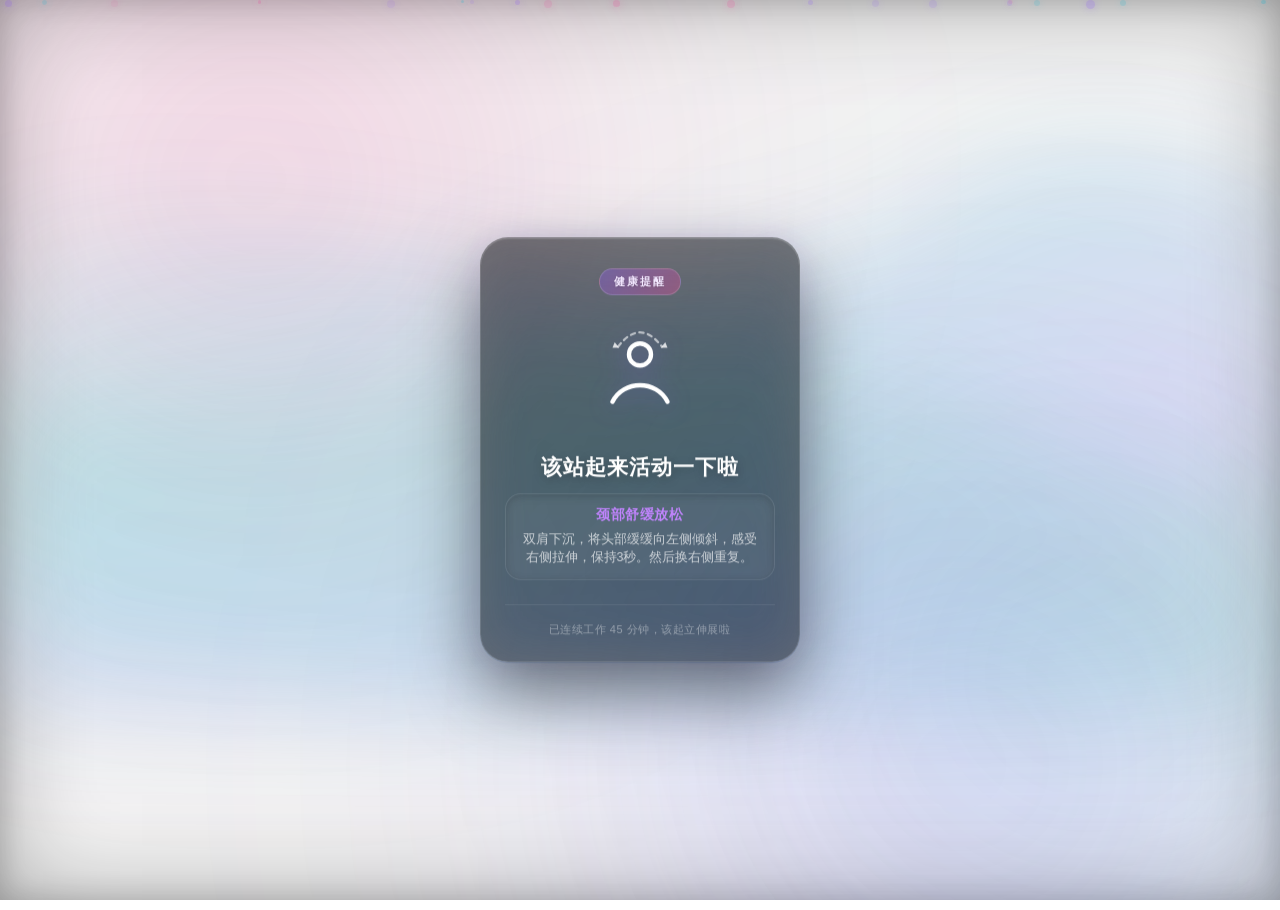
==== commit 1084bd59: "feat:优化主题" ====
--- a/src/alert.html
+++ b/src/alert.html
@@ -23,6 +23,69 @@
         <div class="sunbeam sunbeam-1"></div>
         <div class="sunbeam sunbeam-2"></div>
         <div class="sunbeam sunbeam-3"></div>
+    </div>
+
+    <!-- Aurora Waves Effect (Northern Lights) -->
+    <div class="aura-waves">
+        <svg viewBox="0 0 1440 800" preserveAspectRatio="none">
+            <defs>
+                <linearGradient id="aurora-grad-1" x1="0%" y1="0%" x2="100%" y2="100%">
+                    <stop offset="0%" stop-color="rgba(6, 182, 212, 0)" />
+                    <stop offset="30%" stop-color="rgba(6, 182, 212, 0.35)" />
+                    <stop offset="70%" stop-color="rgba(139, 92, 246, 0.35)" />
+                    <stop offset="100%" stop-color="rgba(236, 72, 153, 0)" />
+                </linearGradient>
+                <linearGradient id="aurora-grad-2" x1="100%" y1="0%" x2="0%" y2="100%">
+                    <stop offset="0%" stop-color="rgba(16, 185, 129, 0)" />
+                    <stop offset="40%" stop-color="rgba(16, 185, 129, 0.3)" />
+                    <stop offset="80%" stop-color="rgba(6, 182, 212, 0.3)" />
+                    <stop offset="100%" stop-color="rgba(139, 92, 246, 0)" />
+                </linearGradient>
+            </defs>
+            <path d="M-100 300 C 300 100, 700 500, 1100 200 C 1300 100, 1500 250, 1600 300 L 1600 800 L -100 800 Z" fill="url(#aurora-grad-1)" class="aurora-wave-1" />
+            <path d="M-100 400 C 400 600, 800 200, 1200 500 C 1400 600, 1500 400, 1600 350 L 1600 800 L -100 800 Z" fill="url(#aurora-grad-2)" class="aurora-wave-2" />
+        </svg>
+    </div>
+
+    <!-- Zen Celestial Background Orbits & Planets -->
+    <div class="zen-celestial-container">
+        <div class="celestial-orbit orbit-1">
+            <div class="orbiting-planet planet-sub-1"></div>
+        </div>
+        <div class="celestial-orbit orbit-2">
+            <div class="orbiting-planet planet-sub-2"></div>
+        </div>
+        <div class="celestial-body main-planet">
+            <div class="planet-ring"></div>
+        </div>
+    </div>
+
+    <!-- Forest Sprouting Seedlings & Trees Layer -->
+    <div class="forest-growth-layer">
+        <svg class="bg-tree tree-1" viewBox="0 0 100 120" fill="none" xmlns="http://www.w3.org/2000/svg">
+            <path class="tree-trunk" d="M 50 120 L 50 60" stroke="#10B981" stroke-width="4" stroke-linecap="round" />
+            <path class="tree-branch branch-1" d="M 50 90 Q 35 80 30 75" stroke="#10B981" stroke-width="3" stroke-linecap="round" />
+            <path class="tree-branch branch-2" d="M 50 80 Q 65 70 70 65" stroke="#10B981" stroke-width="3" stroke-linecap="round" />
+            <circle class="tree-foliage foliage-1" cx="50" cy="50" r="18" fill="rgba(52, 211, 153, 0.35)" />
+            <circle class="tree-foliage foliage-2" cx="35" cy="70" r="12" fill="rgba(16, 185, 129, 0.3)" />
+            <circle class="tree-foliage foliage-3" cx="65" cy="60" r="12" fill="rgba(52, 211, 153, 0.25)" />
+        </svg>
+        <svg class="bg-tree tree-2" viewBox="0 0 100 120" fill="none" xmlns="http://www.w3.org/2000/svg">
+            <path class="tree-trunk" d="M 50 120 L 50 45" stroke="#059669" stroke-width="5" stroke-linecap="round" />
+            <circle class="tree-foliage foliage-1" cx="50" cy="35" r="22" fill="rgba(16, 185, 129, 0.3)" />
+            <circle class="tree-foliage foliage-2" cx="50" cy="20" r="15" fill="rgba(52, 211, 153, 0.35)" />
+        </svg>
+        <svg class="bg-tree tree-3" viewBox="0 0 100 120" fill="none" xmlns="http://www.w3.org/2000/svg">
+            <path class="tree-trunk" d="M 50 120 L 50 55" stroke="#10B981" stroke-width="4.5" stroke-linecap="round" />
+            <path class="tree-branch branch-1" d="M 50 95 Q 30 85 25 80" stroke="#10B981" stroke-width="3" stroke-linecap="round" />
+            <circle class="tree-foliage foliage-1" cx="50" cy="45" r="20" fill="rgba(52, 211, 153, 0.3)" />
+            <circle class="tree-foliage foliage-2" cx="25" cy="75" r="10" fill="rgba(16, 185, 129, 0.25)" />
+        </svg>
+        <svg class="bg-tree tree-4" viewBox="0 0 100 120" fill="none" xmlns="http://www.w3.org/2000/svg">
+            <path class="tree-trunk" d="M 50 120 L 50 65" stroke="#059669" stroke-width="4" stroke-linecap="round" />
+            <circle class="tree-foliage foliage-1" cx="50" cy="55" r="16" fill="rgba(16, 185, 129, 0.35)" />
+            <circle class="tree-foliage foliage-2" cx="50" cy="40" r="12" fill="rgba(52, 211, 153, 0.25)" />
+        </svg>
     </div>
 
     <!-- Floating Particles in Background -->
--- a/src/alert.css
+++ b/src/alert.css
@@ -77,7 +77,7 @@
 /* Intensified State (after 10s) */
 body.theme-aura .marquee-border.intensified,
 body:not([class*="theme-"]) .marquee-border.intensified {
-    background: rgba(0, 0, 0, 0.1);
+    background: rgba(0, 0, 0, 0.05); /* 保持清透，不加深 */
 }
 
 body.theme-aura .marquee-border.intensified .aura-glow,
@@ -89,34 +89,74 @@
 body.theme-aura .marquee-border.intensified .aura-glow-1,
 body:not([class*="theme-"]) .marquee-border.intensified .aura-glow-1 {
     background: radial-gradient(circle, rgba(244, 63, 94, 0.7) 0%, rgba(244, 63, 94, 0) 70%);
+    animation: aura-move-1 16s ease-in-out infinite alternate, aura-hue-cycle 15s linear infinite;
 }
 
 body.theme-aura .marquee-border.intensified .aura-glow-2,
 body:not([class*="theme-"]) .marquee-border.intensified .aura-glow-2 {
     background: radial-gradient(circle, rgba(217, 70, 239, 0.65) 0%, rgba(217, 70, 239, 0) 70%);
+    animation: aura-move-2 20s ease-in-out infinite alternate, aura-hue-cycle 15s linear infinite;
 }
 
 body.theme-aura .marquee-border.intensified .aura-glow-3,
 body:not([class*="theme-"]) .marquee-border.intensified .aura-glow-3 {
     background: radial-gradient(circle, rgba(245, 158, 11, 0.5) 0%, rgba(245, 158, 11, 0) 70%);
+    animation: aura-move-3 14s ease-in-out infinite alternate, aura-hue-cycle 15s linear infinite;
 }
 
 @keyframes aura-move-1 {
-    0% { transform: translate(0, 0) scale(1); }
-    50% { transform: translate(15vw, 10vh) scale(1.1); }
-    100% { transform: translate(-10vw, 20vh) scale(0.95); }
+    0% { transform: translate(0, 0) scale(1) rotate(0deg); }
+    50% { transform: translate(15vw, 8vh) scale(1.15) rotate(120deg); }
+    100% { transform: translate(-8vw, 16vh) scale(0.95) rotate(240deg); }
 }
 
 @keyframes aura-move-2 {
-    0% { transform: translate(0, 0) scale(1); }
-    50% { transform: translate(-20vw, -15vh) scale(0.9); }
-    100% { transform: translate(10vw, -5vh) scale(1.15); }
+    0% { transform: translate(0, 0) scale(1) rotate(0deg); }
+    50% { transform: translate(-18vw, -12vh) scale(0.9) rotate(-180deg); }
+    100% { transform: translate(8vw, -4vh) scale(1.2) rotate(-360deg); }
 }
 
 @keyframes aura-move-3 {
-    0% { transform: translate(0, 0) scale(1); }
-    50% { transform: translate(-10vw, 15vh) scale(1.2); }
-    100% { transform: translate(15vw, -10vh) scale(0.85); }
+    0% { transform: translate(0, 0) scale(1) rotate(0deg); }
+    50% { transform: translate(-8vw, 12vh) scale(1.25) rotate(90deg); }
+    100% { transform: translate(12vw, -8vh) scale(0.85) rotate(270deg); }
+}
+
+@keyframes aura-hue-cycle {
+    0% { filter: hue-rotate(0deg) blur(100px); }
+    100% { filter: hue-rotate(360deg) blur(100px); }
+}
+
+/* Aurora Waves Ribbon */
+.aura-waves {
+    position: absolute;
+    inset: 0;
+    pointer-events: none;
+    z-index: 1;
+    filter: blur(50px);
+    opacity: 0;
+    mix-blend-mode: screen;
+    transition: opacity 2s ease-in-out;
+}
+body.theme-aura .aura-waves,
+body:not([class*="theme-"]) .aura-waves {
+    opacity: 0.45;
+}
+.aurora-wave-1 {
+    animation: aurora-flow-1 22s ease-in-out infinite alternate;
+    transform-origin: center;
+}
+.aurora-wave-2 {
+    animation: aurora-flow-2 26s ease-in-out infinite alternate;
+    transform-origin: center;
+}
+@keyframes aurora-flow-1 {
+    0% { transform: scale(1) translate(-3%, -8%) rotate(-2deg); }
+    100% { transform: scale(1.12) translate(3%, 4%) rotate(2deg); }
+}
+@keyframes aurora-flow-2 {
+    0% { transform: scale(1.08) translate(3%, 8%) rotate(1deg); }
+    100% { transform: scale(0.92) translate(-3%, -4%) rotate(-1deg); }
 }
 
 /* ============================================
@@ -139,6 +179,18 @@
     animation: float-upwards 8s linear infinite;
 }
 
+/* Wavy floating particles for Aura theme */
+.particle-aura {
+    position: absolute;
+    border-radius: 50%;
+    pointer-events: none;
+    animation: float-wavy 12s linear infinite;
+}
+body.theme-aura.intensified .particle-aura,
+body:not([class*="theme-"]).intensified .particle-aura {
+    animation-duration: 7s;
+}
+
 @keyframes float-upwards {
     0% {
         transform: translateY(110vh) translateX(0) scale(1);
@@ -152,6 +204,21 @@
     }
     100% {
         transform: translateY(-10vh) translateX(50px) scale(0.5);
+        opacity: 0;
+    }
+}
+
+@keyframes float-wavy {
+    0% {
+        transform: translateY(110vh) translateX(0) scale(1);
+        opacity: 0;
+    }
+    10% { opacity: 0.6; }
+    30% { transform: translateY(80vh) translateX(20px) scale(0.95); }
+    60% { transform: translateY(45vh) translateX(-20px) scale(1.1); }
+    90% { opacity: 0.6; }
+    100% {
+        transform: translateY(-10vh) translateX(15px) scale(0.7);
         opacity: 0;
     }
 }
@@ -404,10 +471,10 @@
 
 /* 星空冥想 intensified state */
 body.theme-zen .marquee-border.intensified {
-    background: rgba(4, 4, 15, 0.25);
+    background: rgba(4, 4, 15, 0.15); /* 保持清透，不加深 */
     box-shadow: 
-        inset 0 0 120px rgba(139, 92, 246, 0.25),
-        inset 0 0 50px rgba(0, 0, 0, 0.6);
+        inset 0 0 120px rgba(10, 10, 30, 0.45),
+        inset 0 0 40px rgba(0, 0, 0, 0.55);
 }
 
 body.theme-zen .marquee-border.intensified .aura-glow {
@@ -460,6 +527,92 @@
         0 30px 70px rgba(0, 0, 0, 0.6),
         0 0 35px rgba(59, 130, 246, 0.15);
     animation: zen-card-breathe 8s ease-in-out infinite;
+}
+
+/* Zen Celestial orbits & planets */
+.zen-celestial-container {
+    position: absolute;
+    inset: 0;
+    pointer-events: none;
+    z-index: 1;
+    opacity: 0;
+    transition: opacity 2s ease-in-out;
+}
+body.theme-zen .zen-celestial-container {
+    opacity: 1;
+}
+.celestial-orbit {
+    position: absolute;
+    border: 1px dashed rgba(255, 255, 255, 0.07);
+    border-radius: 50%;
+    transform-origin: center center;
+    pointer-events: none;
+}
+.orbit-1 {
+    width: 380px;
+    height: 380px;
+    top: -190px;
+    left: -190px;
+    animation: celestial-rotate 45s linear infinite;
+}
+.orbit-2 {
+    width: 640px;
+    height: 640px;
+    top: -320px;
+    left: -320px;
+    animation: celestial-rotate 75s linear infinite reverse;
+}
+.orbiting-planet {
+    position: absolute;
+    border-radius: 50%;
+}
+.planet-sub-1 {
+    width: 8px;
+    height: 8px;
+    top: 50%;
+    left: -4px;
+    background: #c084fc;
+    box-shadow: 0 0 10px rgba(192, 132, 252, 0.8);
+}
+.planet-sub-2 {
+    width: 14px;
+    height: 14px;
+    top: 15%;
+    right: 80px;
+    background: radial-gradient(circle at 30% 30%, #38bdf8 0%, #1d4ed8 100%);
+    box-shadow: 0 0 15px rgba(56, 189, 248, 0.6);
+}
+.main-planet {
+    position: absolute;
+    top: 10%;
+    right: 10%;
+    width: 66px;
+    height: 66px;
+    background: radial-gradient(circle at 30% 30%, #a855f7 0%, #4f46e5 60%, #1e1b4b 100%);
+    border-radius: 50%;
+    box-shadow: 0 0 25px rgba(168, 85, 247, 0.35);
+    display: flex;
+    align-items: center;
+    justify-content: center;
+    transform: rotate(15deg);
+    animation: planet-sway 18s ease-in-out infinite alternate;
+}
+.planet-ring {
+    position: absolute;
+    width: 106px;
+    height: 22px;
+    border: 3.5px solid rgba(236, 72, 153, 0.4);
+    border-radius: 50%;
+    transform: rotate(-25deg);
+    box-shadow: 0 0 12px rgba(236, 72, 153, 0.25);
+}
+@keyframes celestial-rotate {
+    0% { transform: rotate(0deg); }
+    100% { transform: rotate(360deg); }
+}
+@keyframes planet-sway {
+    0% { transform: rotate(15deg) scale(0.98); }
+    100% { transform: rotate(35deg) scale(1.02); }
 }
 
 /* 繁星闪烁粒子 */
@@ -551,14 +704,14 @@
 
 /* 赛博霓虹 intensified state */
 body.theme-cyber .marquee-border.intensified {
-    background: rgba(10, 6, 18, 0.2);
+    background: rgba(10, 6, 18, 0.12); /* 保持清透，不加深 */
     /* Make the grid lines glow and pulse slightly */
     background-image: 
         linear-gradient(rgba(6, 182, 212, 0.12) 1px, transparent 1px),
         linear-gradient(90deg, rgba(6, 182, 212, 0.12) 1px, transparent 1px);
     box-shadow: 
-        inset 0 0 120px rgba(236, 72, 153, 0.3),
-        inset 0 0 50px rgba(6, 182, 212, 0.2);
+        inset 0 0 120px rgba(236, 72, 153, 0.15),
+        inset 0 0 45px rgba(0, 0, 0, 0.5);
     animation: cyber-grid-shimmer 2s ease-in-out infinite alternate;
 }
 
@@ -729,10 +882,10 @@
 
 /* 森林朝露 intensified state */
 body.theme-forest .marquee-border.intensified {
-    background: rgba(8, 16, 12, 0.2);
+    background: rgba(8, 16, 12, 0.12); /* 保持清透，不加深 */
     box-shadow: 
-        inset 0 0 120px rgba(16, 185, 129, 0.28),
-        inset 0 0 50px rgba(245, 158, 11, 0.15);
+        inset 0 0 120px rgba(16, 185, 129, 0.15),
+        inset 0 0 45px rgba(0, 0, 0, 0.45);
 }
 
 body.theme-forest .marquee-border.intensified .aura-glow {
@@ -806,6 +959,82 @@
     box-shadow: 
         0 30px 70px rgba(0, 0, 0, 0.6),
         0 0 35px rgba(16, 185, 129, 0.12);
+}
+
+/* Forest sprouting seedlings & trees */
+.forest-growth-layer {
+    position: absolute;
+    bottom: -10px;
+    left: 0;
+    width: 100%;
+    height: 140px;
+    display: flex;
+    justify-content: space-around;
+    align-items: flex-end;
+    pointer-events: none;
+    z-index: 2;
+    opacity: 0;
+    transition: opacity 1.5s ease-out;
+}
+body.theme-forest .forest-growth-layer {
+    opacity: 0.85;
+}
+.bg-tree {
+    width: 90px;
+    height: 110px;
+    transform-origin: bottom center;
+    transform: scaleY(0) scaleX(0.5);
+    opacity: 0;
+    transition: transform 12s cubic-bezier(0.34, 1.56, 0.64, 1), opacity 8s ease-out;
+}
+body.theme-forest .marquee-border.active ~ .forest-growth-layer .bg-tree {
+    transform: scaleY(1) scaleX(1);
+    opacity: 0.65;
+}
+body.theme-forest .marquee-border.active ~ .forest-growth-layer .tree-1 { transition-delay: 0.2s; }
+body.theme-forest .marquee-border.active ~ .forest-growth-layer .tree-2 { transition-delay: 1.5s; transition-duration: 15s; }
+body.theme-forest .marquee-border.active ~ .forest-growth-layer .tree-3 { transition-delay: 0.8s; transition-duration: 13s; }
+body.theme-forest .marquee-border.active ~ .forest-growth-layer .tree-4 { transition-delay: 2.2s; transition-duration: 11s; }
+
+.tree-trunk, .tree-branch {
+    stroke-dasharray: 100;
+    stroke-dashoffset: 100;
+    transition: stroke-dashoffset 8s ease-out;
+}
+body.theme-forest .marquee-border.active ~ .forest-growth-layer .tree-trunk,
+body.theme-forest .marquee-border.active ~ .forest-growth-layer .tree-branch {
+    stroke-dashoffset: 0;
+}
+body.theme-forest .marquee-border.active ~ .forest-growth-layer .tree-1 .tree-trunk { transition-delay: 0.2s; }
+body.theme-forest .marquee-border.active ~ .forest-growth-layer .tree-2 .tree-trunk { transition-delay: 1.5s; }
+body.theme-forest .marquee-border.active ~ .forest-growth-layer .tree-3 .tree-trunk { transition-delay: 0.8s; }
+body.theme-forest .marquee-border.active ~ .forest-growth-layer .tree-4 .tree-trunk { transition-delay: 2.2s; }
+
+.tree-foliage {
+    transform: scale(0);
+    transform-origin: center;
+    transition: transform 6s cubic-bezier(0.34, 1.56, 0.64, 1);
+}
+body.theme-forest .marquee-border.active ~ .forest-growth-layer .tree-foliage {
+    transform: scale(1);
+}
+body.theme-forest .marquee-border.active ~ .forest-growth-layer .tree-1 .tree-foliage { transition-delay: 3s; }
+body.theme-forest .marquee-border.active ~ .forest-growth-layer .tree-2 .tree-foliage { transition-delay: 5s; }
+body.theme-forest .marquee-border.active ~ .forest-growth-layer .tree-3 .tree-foliage { transition-delay: 4s; }
+body.theme-forest .marquee-border.active ~ .forest-growth-layer .tree-4 .tree-foliage { transition-delay: 4.5s; }
+
+/* In intensified state, trees sway gently in the breeze */
+body.theme-forest.intensified .bg-tree {
+    animation: tree-sway 6s ease-in-out infinite alternate;
+}
+body.theme-forest.intensified .tree-1 { animation-delay: 0s; }
+body.theme-forest.intensified .tree-2 { animation-delay: 1.5s; }
+body.theme-forest.intensified .tree-3 { animation-delay: 0.7s; }
+body.theme-forest.intensified .tree-4 { animation-delay: 2.2s; }
+
+@keyframes tree-sway {
+    0% { transform: rotate(-1.5deg) scale(1); }
+    100% { transform: rotate(2.5deg) scale(1.03); }
 }
 
 /* 树叶旋转下落粒子 */
@@ -1064,3 +1293,208 @@
     }
 }
 
+/* ============================================
+   强化状态下的卡片与内容表现 (Intensified Content)
+   ============================================ */
+
+/* --- 1. 流光极光主题加强 --- */
+body.theme-aura.intensified .glass-card,
+body:not([class*="theme-"]).intensified .glass-card {
+    border-color: rgba(236, 72, 153, 0.35);
+    box-shadow: 
+        0 30px 70px rgba(0, 0, 0, 0.5),
+        inset 0 1px 0 rgba(255, 255, 255, 0.2),
+        0 0 35px rgba(236, 72, 153, 0.25),
+        0 0 60px rgba(139, 92, 246, 0.15);
+    transform: translateY(-8px);
+}
+
+body.theme-aura.intensified .badge,
+body:not([class*="theme-"]).intensified .badge {
+    background: linear-gradient(135deg, rgba(236, 72, 153, 0.65), rgba(139, 92, 246, 0.65));
+    box-shadow: 0 0 15px rgba(236, 72, 153, 0.4);
+    transform: scale(1.05);
+}
+
+body.theme-aura.intensified .neck-head {
+    animation-duration: 2s;
+}
+body.theme-aura.intensified .shoulder-spin-left {
+    animation-duration: 1.8s;
+}
+body.theme-aura.intensified .shoulder-spin-right {
+    animation-duration: 1.8s;
+}
+body.theme-aura.intensified .stretch-arms,
+body.theme-aura.intensified .stretch-head {
+    animation-duration: 1.5s;
+}
+
+/* --- 2. 星空冥想主题加强 --- */
+body.theme-zen.intensified .glass-card {
+    border-color: rgba(168, 85, 247, 0.4);
+    box-shadow: 
+        0 30px 80px rgba(0, 0, 0, 0.65),
+        0 0 45px rgba(168, 85, 247, 0.35),
+        0 0 70px rgba(59, 130, 246, 0.2);
+}
+
+body.theme-zen.intensified .badge {
+    background: linear-gradient(135deg, rgba(139, 92, 246, 0.6), rgba(59, 130, 246, 0.6));
+    box-shadow: 0 0 15px rgba(139, 92, 246, 0.4);
+    transform: scale(1.05);
+}
+
+body.theme-zen.intensified .zen-breathe-core {
+    animation: zen-breathe-fast 5s ease-in-out infinite;
+}
+body.theme-zen.intensified .zen-ripple-1 {
+    animation: zen-ripple-fast 5s ease-in-out infinite;
+}
+body.theme-zen.intensified .zen-ripple-2 {
+    animation: zen-ripple-fast 5s ease-in-out infinite;
+    animation-delay: 2.5s;
+}
+
+@keyframes zen-breathe-fast {
+    0%, 100% {
+        transform: scale(0.85);
+        opacity: 0.6;
+    }
+    50% {
+        transform: scale(1.45);
+        opacity: 1;
+    }
+}
+@keyframes zen-ripple-fast {
+    0% {
+        transform: scale(0.85);
+        opacity: 0.9;
+    }
+    100% {
+        transform: scale(2.8);
+        opacity: 0;
+    }
+}
+
+/* --- 3. 赛博霓虹主题加强 --- */
+body.theme-cyber.intensified .glass-card {
+    border-color: #06B6D4;
+    box-shadow: 
+        0 30px 70px rgba(0, 0, 0, 0.7),
+        0 0 25px rgba(6, 182, 212, 0.45),
+        0 0 50px rgba(236, 72, 153, 0.35);
+    background: rgba(10, 6, 18, 0.7);
+    animation: cyber-card-glitch 4s ease-in-out infinite alternate;
+}
+
+body.theme-cyber.intensified .badge {
+    background: linear-gradient(135deg, #06B6D4, #EC4899);
+    box-shadow: 0 0 15px #06B6D4;
+    text-shadow: 0 0 8px #ffffff;
+    transform: scale(1.05);
+}
+
+body.theme-cyber.intensified .guide-subtitle {
+    color: #06B6D4;
+    text-shadow: 0 0 10px rgba(6, 182, 212, 0.8), 0 0 20px rgba(6, 182, 212, 0.4);
+}
+
+body.theme-cyber.intensified .cyber-arms {
+    animation: cyber-arms-wave-fast 1.5s ease-in-out infinite;
+}
+body.theme-cyber.intensified .cyber-head {
+    animation: cyber-head-bob-fast 1.5s ease-in-out infinite;
+}
+body.theme-cyber.intensified .cyber-joint-l {
+    animation: cyber-joint-l-wave-fast 1.5s ease-in-out infinite;
+}
+body.theme-cyber.intensified .cyber-joint-r {
+    animation: cyber-joint-r-wave-fast 1.5s ease-in-out infinite;
+}
+
+@keyframes cyber-card-glitch {
+    0%, 95%, 100% {
+        border-color: rgba(6, 182, 212, 0.4);
+        box-shadow: 0 30px 70px rgba(0, 0, 0, 0.7), 0 0 25px rgba(6, 182, 212, 0.4), 0 0 50px rgba(236, 72, 153, 0.3);
+    }
+    96% {
+        border-color: #EC4899;
+        box-shadow: 0 30px 70px rgba(0, 0, 0, 0.7), 0 0 35px rgba(236, 72, 153, 0.6), 0 0 50px rgba(6, 182, 212, 0.4);
+    }
+    98% {
+        border-color: #06B6D4;
+        box-shadow: 0 30px 70px rgba(0, 0, 0, 0.7), 0 0 35px rgba(6, 182, 212, 0.6), 0 0 55px rgba(236, 72, 153, 0.5);
+    }
+}
+
+@keyframes cyber-arms-wave-fast {
+    0%, 100% { transform: scaleY(1); }
+    50% { transform: scaleY(1.25) translateY(-3px); }
+}
+@keyframes cyber-head-bob-fast {
+    0%, 100% { transform: translateY(0); }
+    50% { transform: translateY(-6px); }
+}
+@keyframes cyber-joint-l-wave-fast {
+    0%, 100% { transform: translateY(0) translateX(0); }
+    50% { transform: translateY(-11px) translateX(-4px); }
+}
+@keyframes cyber-joint-r-wave-fast {
+    0%, 100% { transform: translateY(0) translateX(0); }
+    50% { transform: translateY(-11px) translateX(4px); }
+}
+
+/* --- 4. 森林朝露主题加强 --- */
+body.theme-forest.intensified .glass-card {
+    border-color: rgba(52, 211, 153, 0.35);
+    box-shadow: 
+        0 30px 70px rgba(0, 0, 0, 0.6),
+        0 0 35px rgba(52, 211, 153, 0.3),
+        0 0 60px rgba(245, 158, 11, 0.15);
+    animation: forest-card-sway 8s ease-in-out infinite;
+}
+
+body.theme-forest.intensified .badge {
+    background: linear-gradient(135deg, rgba(16, 185, 129, 0.6), rgba(245, 158, 11, 0.5));
+    box-shadow: 0 0 15px rgba(16, 185, 129, 0.4);
+    transform: scale(1.05);
+}
+
+body.theme-forest.intensified .guide-subtitle {
+    color: #34d399;
+    text-shadow: 0 0 8px rgba(52, 211, 153, 0.6);
+}
+
+body.theme-forest.intensified .sprout-stem {
+    animation: sprout-sway-fast 3s ease-in-out infinite alternate;
+}
+body.theme-forest.intensified .sprout-leaf-l {
+    animation: sprout-leaf-l-wave-fast 3s ease-in-out infinite alternate;
+}
+body.theme-forest.intensified .sprout-leaf-r {
+    animation: sprout-leaf-r-wave-fast 3s ease-in-out infinite alternate;
+}
+
+@keyframes forest-card-sway {
+    0%, 100% {
+        transform: translateY(0) rotate(0deg);
+    }
+    50% {
+        transform: translateY(-8px) rotate(1deg);
+    }
+}
+
+@keyframes sprout-sway-fast {
+    0% { transform: rotate(-5deg); }
+    100% { transform: rotate(8deg); }
+}
+@keyframes sprout-leaf-l-wave-fast {
+    0% { transform: rotate(-12deg) scale(0.85); }
+    100% { transform: rotate(14deg) scale(1.15); }
+}
+@keyframes sprout-leaf-r-wave-fast {
+    0% { transform: rotate(14deg) scale(0.85); }
+    100% { transform: rotate(-12deg) scale(1.15); }
+}
+
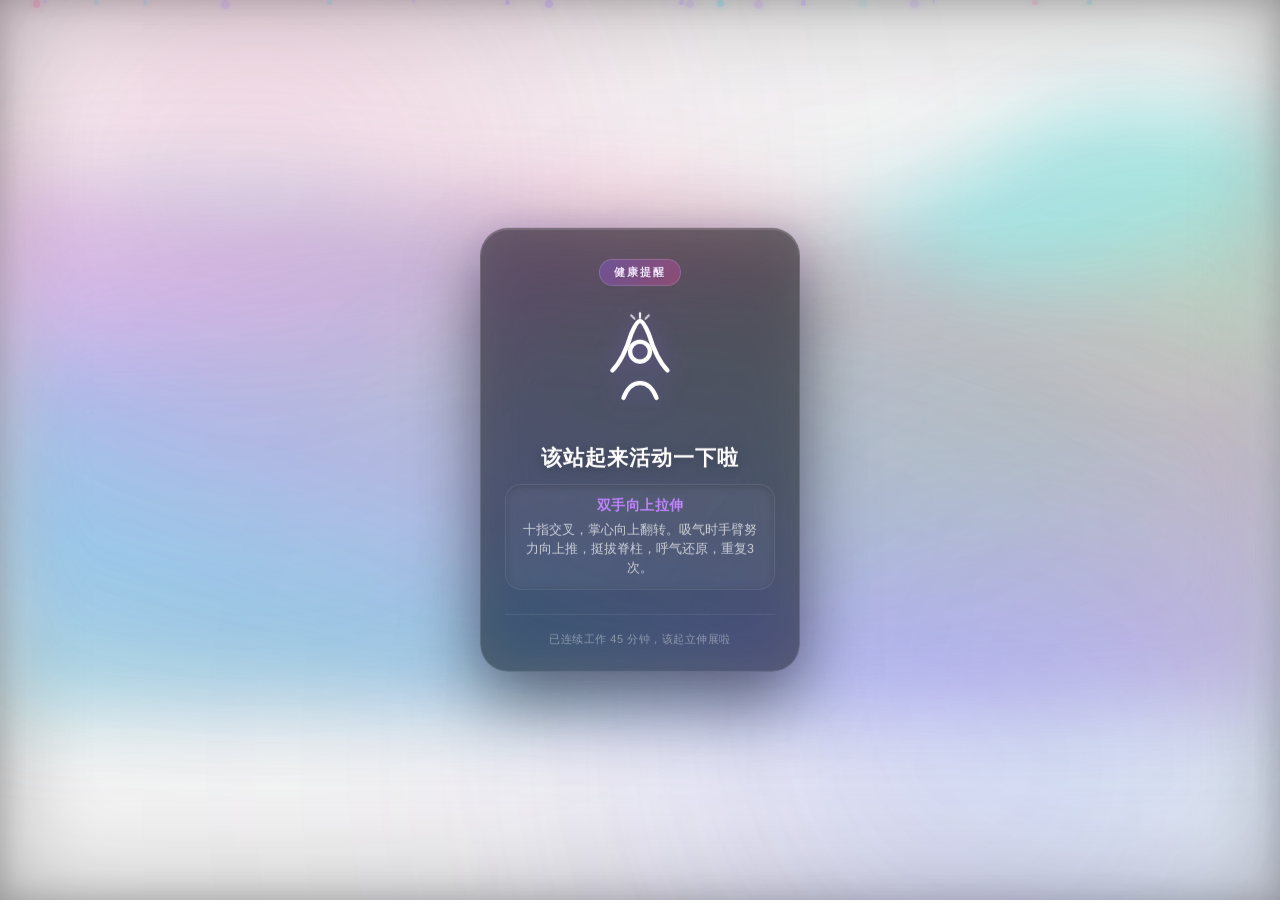
==== commit e146f874: "feat:优化主题" ====
--- a/src/alert.html
+++ b/src/alert.html
@@ -31,32 +31,53 @@
             <defs>
                 <linearGradient id="aurora-grad-1" x1="0%" y1="0%" x2="100%" y2="100%">
                     <stop offset="0%" stop-color="rgba(6, 182, 212, 0)" />
-                    <stop offset="30%" stop-color="rgba(6, 182, 212, 0.35)" />
-                    <stop offset="70%" stop-color="rgba(139, 92, 246, 0.35)" />
+                    <stop offset="30%" stop-color="rgba(6, 182, 212, 0.45)" />
+                    <stop offset="65%" stop-color="rgba(16, 185, 129, 0.45)" />
+                    <stop offset="85%" stop-color="rgba(139, 92, 246, 0.35)" />
                     <stop offset="100%" stop-color="rgba(236, 72, 153, 0)" />
                 </linearGradient>
                 <linearGradient id="aurora-grad-2" x1="100%" y1="0%" x2="0%" y2="100%">
                     <stop offset="0%" stop-color="rgba(16, 185, 129, 0)" />
-                    <stop offset="40%" stop-color="rgba(16, 185, 129, 0.3)" />
-                    <stop offset="80%" stop-color="rgba(6, 182, 212, 0.3)" />
+                    <stop offset="40%" stop-color="rgba(52, 211, 153, 0.4)" />
+                    <stop offset="75%" stop-color="rgba(6, 182, 212, 0.4)" />
                     <stop offset="100%" stop-color="rgba(139, 92, 246, 0)" />
                 </linearGradient>
+                <linearGradient id="aurora-grad-3" x1="0%" y1="100%" x2="100%" y2="0%">
+                    <stop offset="0%" stop-color="rgba(139, 92, 246, 0)" />
+                    <stop offset="35%" stop-color="rgba(217, 70, 239, 0.35)" />
+                    <stop offset="70%" stop-color="rgba(244, 63, 94, 0.35)" />
+                    <stop offset="100%" stop-color="rgba(251, 191, 36, 0)" />
+                </linearGradient>
             </defs>
-            <path d="M-100 300 C 300 100, 700 500, 1100 200 C 1300 100, 1500 250, 1600 300 L 1600 800 L -100 800 Z" fill="url(#aurora-grad-1)" class="aurora-wave-1" />
-            <path d="M-100 400 C 400 600, 800 200, 1200 500 C 1400 600, 1500 400, 1600 350 L 1600 800 L -100 800 Z" fill="url(#aurora-grad-2)" class="aurora-wave-2" />
+            <path d="M-100 250 C 350 50, 750 450, 1150 150 C 1350 50, 1550 200, 1600 250 L 1600 800 L -100 800 Z" fill="url(#aurora-grad-1)" class="aurora-wave-1" />
+            <path d="M-100 350 C 450 550, 850 150, 1250 450 C 1450 550, 1550 350, 1600 300 L 1600 800 L -100 800 Z" fill="url(#aurora-grad-2)" class="aurora-wave-2" />
+            <path d="M-100 150 C 250 350, 650 100, 1050 300 C 1250 400, 1450 150, 1600 200 L 1600 800 L -100 800 Z" fill="url(#aurora-grad-3)" class="aurora-wave-3" />
         </svg>
     </div>
 
     <!-- Zen Celestial Background Orbits & Planets -->
     <div class="zen-celestial-container">
+        <!-- Inner Orbit -->
         <div class="celestial-orbit orbit-1">
             <div class="orbiting-planet planet-sub-1"></div>
-        </div>
+            <div class="orbiting-planet planet-sub-3"></div>
+        </div>
+        <!-- Middle Orbit -->
         <div class="celestial-orbit orbit-2">
             <div class="orbiting-planet planet-sub-2"></div>
-        </div>
-        <div class="celestial-body main-planet">
-            <div class="planet-ring"></div>
+            <div class="orbiting-planet planet-sub-4"></div>
+        </div>
+        <!-- Outer Orbit -->
+        <div class="celestial-orbit orbit-3">
+            <div class="orbiting-planet planet-sub-5"></div>
+        </div>
+        <!-- Top Right Main Planet -->
+        <div class="celestial-body main-planet planet-tr">
+            <div class="planet-ring ring-pink"></div>
+        </div>
+        <!-- Bottom Left Main Planet -->
+        <div class="celestial-body main-planet planet-bl">
+            <div class="planet-ring ring-cyan"></div>
         </div>
     </div>
 
--- a/src/alert.css
+++ b/src/alert.css
@@ -74,36 +74,6 @@
     animation: aura-move-3 20s ease-in-out infinite alternate;
 }
 
-/* Intensified State (after 10s) */
-body.theme-aura .marquee-border.intensified,
-body:not([class*="theme-"]) .marquee-border.intensified {
-    background: rgba(0, 0, 0, 0.05); /* 保持清透，不加深 */
-}
-
-body.theme-aura .marquee-border.intensified .aura-glow,
-body:not([class*="theme-"]) .marquee-border.intensified .aura-glow {
-    opacity: 0.75;
-    filter: blur(100px); /* Sharper, brighter glow */
-}
-
-body.theme-aura .marquee-border.intensified .aura-glow-1,
-body:not([class*="theme-"]) .marquee-border.intensified .aura-glow-1 {
-    background: radial-gradient(circle, rgba(244, 63, 94, 0.7) 0%, rgba(244, 63, 94, 0) 70%);
-    animation: aura-move-1 16s ease-in-out infinite alternate, aura-hue-cycle 15s linear infinite;
-}
-
-body.theme-aura .marquee-border.intensified .aura-glow-2,
-body:not([class*="theme-"]) .marquee-border.intensified .aura-glow-2 {
-    background: radial-gradient(circle, rgba(217, 70, 239, 0.65) 0%, rgba(217, 70, 239, 0) 70%);
-    animation: aura-move-2 20s ease-in-out infinite alternate, aura-hue-cycle 15s linear infinite;
-}
-
-body.theme-aura .marquee-border.intensified .aura-glow-3,
-body:not([class*="theme-"]) .marquee-border.intensified .aura-glow-3 {
-    background: radial-gradient(circle, rgba(245, 158, 11, 0.5) 0%, rgba(245, 158, 11, 0) 70%);
-    animation: aura-move-3 14s ease-in-out infinite alternate, aura-hue-cycle 15s linear infinite;
-}
-
 @keyframes aura-move-1 {
     0% { transform: translate(0, 0) scale(1) rotate(0deg); }
     50% { transform: translate(15vw, 8vh) scale(1.15) rotate(120deg); }
@@ -122,41 +92,44 @@
     100% { transform: translate(12vw, -8vh) scale(0.85) rotate(270deg); }
 }
 
-@keyframes aura-hue-cycle {
-    0% { filter: hue-rotate(0deg) blur(100px); }
-    100% { filter: hue-rotate(360deg) blur(100px); }
-}
-
 /* Aurora Waves Ribbon */
 .aura-waves {
     position: absolute;
     inset: 0;
     pointer-events: none;
     z-index: 1;
-    filter: blur(50px);
+    filter: blur(40px) contrast(1.15);
     opacity: 0;
     mix-blend-mode: screen;
-    transition: opacity 2s ease-in-out;
+    transition: opacity 2.5s ease-in-out;
 }
 body.theme-aura .aura-waves,
 body:not([class*="theme-"]) .aura-waves {
-    opacity: 0.45;
+    opacity: 0.65;
 }
 .aurora-wave-1 {
-    animation: aurora-flow-1 22s ease-in-out infinite alternate;
-    transform-origin: center;
+    animation: aurora-flow-1 25s ease-in-out infinite alternate;
+    transform-origin: 40% 60%;
 }
 .aurora-wave-2 {
-    animation: aurora-flow-2 26s ease-in-out infinite alternate;
-    transform-origin: center;
+    animation: aurora-flow-2 32s ease-in-out infinite alternate;
+    transform-origin: 60% 40%;
+}
+.aurora-wave-3 {
+    animation: aurora-flow-3 28s ease-in-out infinite alternate;
+    transform-origin: 50% 50%;
 }
 @keyframes aurora-flow-1 {
-    0% { transform: scale(1) translate(-3%, -8%) rotate(-2deg); }
-    100% { transform: scale(1.12) translate(3%, 4%) rotate(2deg); }
+    0% { transform: scale(1) translate(-2%, -6%) rotate(-3deg) skewX(-2deg); }
+    100% { transform: scale(1.15) translate(4%, 3%) rotate(3deg) skewX(2deg); }
 }
 @keyframes aurora-flow-2 {
-    0% { transform: scale(1.08) translate(3%, 8%) rotate(1deg); }
-    100% { transform: scale(0.92) translate(-3%, -4%) rotate(-1deg); }
+    0% { transform: scale(1.1) translate(4%, 6%) rotate(2deg) skewX(3deg); }
+    100% { transform: scale(0.9) translate(-4%, -3%) rotate(-2deg) skewX(-3deg); }
+}
+@keyframes aurora-flow-3 {
+    0% { transform: scale(0.95) translate(-3%, 4%) rotate(-1deg) skewY(-2deg); }
+    100% { transform: scale(1.08) translate(3%, -4%) rotate(2deg) skewY(2deg); }
 }
 
 /* ============================================
@@ -185,10 +158,6 @@
     border-radius: 50%;
     pointer-events: none;
     animation: float-wavy 12s linear infinite;
-}
-body.theme-aura.intensified .particle-aura,
-body:not([class*="theme-"]).intensified .particle-aura {
-    animation-duration: 7s;
 }
 
 @keyframes float-upwards {
@@ -469,48 +438,6 @@
     background: radial-gradient(circle, rgba(168, 85, 247, 0.25) 0%, rgba(168, 85, 247, 0) 70%);
 }
 
-/* 星空冥想 intensified state */
-body.theme-zen .marquee-border.intensified {
-    background: rgba(4, 4, 15, 0.15); /* 保持清透，不加深 */
-    box-shadow: 
-        inset 0 0 120px rgba(10, 10, 30, 0.45),
-        inset 0 0 40px rgba(0, 0, 0, 0.55);
-}
-
-body.theme-zen .marquee-border.intensified .aura-glow {
-    opacity: 0.65;
-    filter: blur(100px);
-}
-
-body.theme-zen .marquee-border.intensified .aura-glow-1 {
-    background: radial-gradient(circle, rgba(168, 85, 247, 0.55) 0%, rgba(168, 85, 247, 0) 70%);
-}
-
-body.theme-zen .marquee-border.intensified .aura-glow-2 {
-    background: radial-gradient(circle, rgba(99, 102, 241, 0.5) 0%, rgba(99, 102, 241, 0) 70%);
-}
-
-body.theme-zen .marquee-border.intensified .aura-glow-3 {
-    background: radial-gradient(circle, rgba(236, 72, 153, 0.4) 0%, rgba(236, 72, 153, 0) 70%);
-}
-
-/* Twinkle faster and drift slightly faster in intensified state */
-body.theme-zen .marquee-border.intensified ~ .particles-container .particle-star {
-    animation: star-twinkle-fast 3s ease-in-out infinite;
-    box-shadow: 0 0 12px #ffffff, 0 0 20px rgba(168, 85, 247, 0.7);
-}
-
-@keyframes star-twinkle-fast {
-    0%, 100% {
-        opacity: 0.2;
-        transform: scale(0.7) translateY(0);
-    }
-    50% {
-        opacity: 1;
-        transform: scale(1.4) translateY(-80px);
-    }
-}
-
 body.theme-zen .badge {
     background: linear-gradient(135deg, rgba(59, 130, 246, 0.35), rgba(139, 92, 246, 0.35));
     color: #e0f2fe;
@@ -543,37 +470,58 @@
 }
 .celestial-orbit {
     position: absolute;
-    border: 1px dashed rgba(255, 255, 255, 0.07);
+    border: 1px dashed rgba(255, 255, 255, 0.06);
     border-radius: 50%;
     transform-origin: center center;
     pointer-events: none;
 }
+/* Inner Orbit */
 .orbit-1 {
-    width: 380px;
-    height: 380px;
-    top: -190px;
-    left: -190px;
-    animation: celestial-rotate 45s linear infinite;
-}
+    width: 420px;
+    height: 420px;
+    top: -210px;
+    left: -210px;
+    animation: celestial-rotate 40s linear infinite;
+}
+/* Middle Orbit */
 .orbit-2 {
-    width: 640px;
-    height: 640px;
-    top: -320px;
-    left: -320px;
-    animation: celestial-rotate 75s linear infinite reverse;
+    width: 680px;
+    height: 680px;
+    top: -340px;
+    left: -340px;
+    animation: celestial-rotate 65s linear infinite reverse;
+}
+/* Outer Orbit */
+.orbit-3 {
+    width: 940px;
+    height: 940px;
+    top: -470px;
+    left: -470px;
+    animation: celestial-rotate 90s linear infinite;
 }
 .orbiting-planet {
     position: absolute;
     border-radius: 50%;
 }
+/* Planet 1 (Inner) */
 .planet-sub-1 {
-    width: 8px;
-    height: 8px;
+    width: 9px;
+    height: 9px;
     top: 50%;
-    left: -4px;
+    left: -4.5px;
     background: #c084fc;
     box-shadow: 0 0 10px rgba(192, 132, 252, 0.8);
 }
+/* Planet 3 (Inner - Opposite side) */
+.planet-sub-3 {
+    width: 6px;
+    height: 6px;
+    top: 50%;
+    right: -3px;
+    background: #f43f5e;
+    box-shadow: 0 0 8px rgba(244, 63, 94, 0.7);
+}
+/* Planet 2 (Middle) */
 .planet-sub-2 {
     width: 14px;
     height: 14px;
@@ -582,37 +530,85 @@
     background: radial-gradient(circle at 30% 30%, #38bdf8 0%, #1d4ed8 100%);
     box-shadow: 0 0 15px rgba(56, 189, 248, 0.6);
 }
+/* Planet 4 (Middle - Offset) */
+.planet-sub-4 {
+    width: 10px;
+    height: 10px;
+    bottom: 20%;
+    left: 90px;
+    background: radial-gradient(circle at 30% 30%, #fbbf24 0%, #d97706 100%);
+    box-shadow: 0 0 12px rgba(251, 191, 36, 0.5);
+}
+/* Planet 5 (Outer) */
+.planet-sub-5 {
+    width: 12px;
+    height: 12px;
+    top: 80%;
+    right: 200px;
+    background: radial-gradient(circle at 30% 30%, #34d399 0%, #059669 100%);
+    box-shadow: 0 0 14px rgba(52, 211, 153, 0.5);
+}
+
+/* Two Main Planets with Rings */
 .main-planet {
     position: absolute;
-    top: 10%;
-    right: 10%;
-    width: 66px;
-    height: 66px;
-    background: radial-gradient(circle at 30% 30%, #a855f7 0%, #4f46e5 60%, #1e1b4b 100%);
     border-radius: 50%;
-    box-shadow: 0 0 25px rgba(168, 85, 247, 0.35);
     display: flex;
     align-items: center;
     justify-content: center;
+}
+/* Top Right Purple Planet */
+.planet-tr {
+    top: 10%;
+    right: 8%;
+    width: 70px;
+    height: 70px;
+    background: radial-gradient(circle at 30% 30%, #a855f7 0%, #4f46e5 60%, #1e1b4b 100%);
+    box-shadow: 0 0 28px rgba(168, 85, 247, 0.35);
     transform: rotate(15deg);
-    animation: planet-sway 18s ease-in-out infinite alternate;
+    animation: planet-sway-tr 20s ease-in-out infinite alternate;
+}
+/* Bottom Left Cyan Planet */
+.planet-bl {
+    bottom: 8%;
+    left: 8%;
+    width: 50px;
+    height: 50px;
+    background: radial-gradient(circle at 30% 30%, #06b6d4 0%, #0891b2 50%, #0f172a 100%);
+    box-shadow: 0 0 22px rgba(6, 182, 212, 0.3);
+    transform: rotate(-25deg);
+    animation: planet-sway-bl 18s ease-in-out infinite alternate;
 }
 .planet-ring {
     position: absolute;
-    width: 106px;
-    height: 22px;
+    border-radius: 50%;
+}
+.ring-pink {
+    width: 110px;
+    height: 24px;
     border: 3.5px solid rgba(236, 72, 153, 0.4);
-    border-radius: 50%;
-    transform: rotate(-25deg);
+    transform: rotate(-22deg);
     box-shadow: 0 0 12px rgba(236, 72, 153, 0.25);
 }
+.ring-cyan {
+    width: 80px;
+    height: 16px;
+    border: 2.5px solid rgba(6, 182, 212, 0.35);
+    transform: rotate(20deg);
+    box-shadow: 0 0 10px rgba(6, 182, 212, 0.2);
+}
+
 @keyframes celestial-rotate {
     0% { transform: rotate(0deg); }
     100% { transform: rotate(360deg); }
 }
-@keyframes planet-sway {
+@keyframes planet-sway-tr {
     0% { transform: rotate(15deg) scale(0.98); }
     100% { transform: rotate(35deg) scale(1.02); }
+}
+@keyframes planet-sway-bl {
+    0% { transform: rotate(-25deg) scale(1.02); }
+    100% { transform: rotate(-10deg) scale(0.98); }
 }
 
 /* 繁星闪烁粒子 */
@@ -702,75 +698,7 @@
     background: radial-gradient(circle, rgba(244, 63, 94, 0.4) 0%, rgba(244, 63, 94, 0) 70%);
 }
 
-/* 赛博霓虹 intensified state */
-body.theme-cyber .marquee-border.intensified {
-    background: rgba(10, 6, 18, 0.12); /* 保持清透，不加深 */
-    /* Make the grid lines glow and pulse slightly */
-    background-image: 
-        linear-gradient(rgba(6, 182, 212, 0.12) 1px, transparent 1px),
-        linear-gradient(90deg, rgba(6, 182, 212, 0.12) 1px, transparent 1px);
-    box-shadow: 
-        inset 0 0 120px rgba(236, 72, 153, 0.15),
-        inset 0 0 45px rgba(0, 0, 0, 0.5);
-    animation: cyber-grid-shimmer 2s ease-in-out infinite alternate;
-}
-
-body.theme-cyber .marquee-border.intensified .aura-glow {
-    opacity: 0.8;
-    filter: blur(80px); /* Brighter and sharper glows */
-    animation: cyber-neon-pulse 2s ease-in-out infinite alternate;
-}
-
-body.theme-cyber .marquee-border.intensified .aura-glow-1 {
-    background: radial-gradient(circle, rgba(236, 72, 153, 0.75) 0%, rgba(236, 72, 153, 0) 70%); /* Neon Magenta Pink */
-}
-
-body.theme-cyber .marquee-border.intensified .aura-glow-2 {
-    background: radial-gradient(circle, rgba(6, 182, 212, 0.7) 0%, rgba(6, 182, 212, 0) 70%); /* Electric Cyan */
-}
-
-body.theme-cyber .marquee-border.intensified .aura-glow-3 {
-    background: radial-gradient(circle, rgba(244, 63, 94, 0.6) 0%, rgba(244, 63, 94, 0) 70%); /* Electric Hot Red */
-}
-
-/* Speed up cubical particles and make them glow more */
-body.theme-cyber .marquee-border.intensified ~ .particles-container .particle-cube {
-    animation: cyber-up-fast 3s linear infinite;
-    box-shadow: 0 0 15px rgba(6, 182, 212, 0.95), 0 0 8px rgba(236, 72, 153, 0.9);
-}
-
-@keyframes cyber-grid-shimmer {
-    0% { opacity: 0.85; }
-    100% { opacity: 1; filter: saturate(1.4); }
-}
-
-@keyframes cyber-neon-pulse {
-    0% {
-        opacity: 0.65;
-        transform: scale(0.95);
-    }
-    100% {
-        opacity: 0.85;
-        transform: scale(1.1);
-    }
-}
-
-@keyframes cyber-up-fast {
-    0% {
-        transform: translateY(110vh) rotate(0deg) scale(0.9);
-        opacity: 0;
-    }
-    10% {
-        opacity: 1;
-    }
-    90% {
-        opacity: 1;
-    }
-    100% {
-        transform: translateY(-10vh) rotate(540deg) scale(0.5);
-        opacity: 0;
-    }
-}
+
 
 body.theme-cyber .badge {
     background: linear-gradient(135deg, rgba(6, 182, 212, 0.4), rgba(236, 72, 153, 0.4));
@@ -880,70 +808,6 @@
     background: radial-gradient(circle, rgba(52, 211, 153, 0.3) 0%, rgba(52, 211, 153, 0) 70%);
 }
 
-/* 森林朝露 intensified state */
-body.theme-forest .marquee-border.intensified {
-    background: rgba(8, 16, 12, 0.12); /* 保持清透，不加深 */
-    box-shadow: 
-        inset 0 0 120px rgba(16, 185, 129, 0.15),
-        inset 0 0 45px rgba(0, 0, 0, 0.45);
-}
-
-body.theme-forest .marquee-border.intensified .aura-glow {
-    opacity: 0.75;
-    filter: blur(90px);
-    animation: forest-breeze-sway 6s ease-in-out infinite alternate;
-}
-
-body.theme-forest .marquee-border.intensified .aura-glow-1 {
-    background: radial-gradient(circle, rgba(16, 185, 129, 0.65) 0%, rgba(16, 185, 129, 0) 70%); /* Deep rich emerald */
-}
-
-body.theme-forest .marquee-border.intensified .aura-glow-2 {
-    background: radial-gradient(circle, rgba(251, 191, 36, 0.55) 0%, rgba(251, 191, 36, 0) 70%); /* Golden morning sunlight */
-}
-
-body.theme-forest .marquee-border.intensified .aura-glow-3 {
-    background: radial-gradient(circle, rgba(52, 211, 153, 0.45) 0%, rgba(52, 211, 153, 0) 70%); /* Bright mint green */
-}
-
-/* Speed up falling leaves for intensified state */
-body.theme-forest .marquee-border.intensified ~ .particles-container .particle-leaf {
-    animation: leaf-fall-fast 5s linear infinite;
-    box-shadow: 0 0 8px rgba(52, 211, 153, 0.35);
-}
-
-@keyframes forest-breeze-sway {
-    0% {
-        transform: translate(0, 0) scale(1);
-    }
-    100% {
-        transform: translate(8vw, 5vh) scale(1.12);
-    }
-}
-
-@keyframes leaf-fall-fast {
-    0% {
-        transform: translateY(-10vh) translateX(0) rotate(0deg) scale(1.1);
-        opacity: 0;
-    }
-    15% {
-        opacity: 0.95;
-    }
-    45% {
-        transform: translateY(45vh) translateX(75px) rotate(360deg) scale(0.9);
-    }
-    75% {
-        transform: translateY(80vh) translateX(-40px) rotate(620deg) scale(0.7);
-    }
-    90% {
-        opacity: 0.95;
-    }
-    100% {
-        transform: translateY(110vh) translateX(45px) rotate(900deg) scale(0.5);
-        opacity: 0;
-    }
-}
-
 body.theme-forest .badge {
     background: linear-gradient(135deg, rgba(16, 185, 129, 0.35), rgba(245, 158, 11, 0.3));
     color: #e6fcf5;
@@ -967,7 +831,7 @@
     bottom: -10px;
     left: 0;
     width: 100%;
-    height: 140px;
+    height: 50vh;
     display: flex;
     justify-content: space-around;
     align-items: flex-end;
@@ -980,8 +844,8 @@
     opacity: 0.85;
 }
 .bg-tree {
-    width: 90px;
-    height: 110px;
+    width: 18vh;
+    height: 46vh;
     transform-origin: bottom center;
     transform: scaleY(0) scaleX(0.5);
     opacity: 0;
@@ -991,10 +855,29 @@
     transform: scaleY(1) scaleX(1);
     opacity: 0.65;
 }
-body.theme-forest .marquee-border.active ~ .forest-growth-layer .tree-1 { transition-delay: 0.2s; }
-body.theme-forest .marquee-border.active ~ .forest-growth-layer .tree-2 { transition-delay: 1.5s; transition-duration: 15s; }
-body.theme-forest .marquee-border.active ~ .forest-growth-layer .tree-3 { transition-delay: 0.8s; transition-duration: 13s; }
-body.theme-forest .marquee-border.active ~ .forest-growth-layer .tree-4 { transition-delay: 2.2s; transition-duration: 11s; }
+body.theme-forest .marquee-border.active ~ .forest-growth-layer .tree-1 {
+    transition-delay: 0.2s;
+    animation: tree-sway-1 6s ease-in-out infinite alternate;
+    animation-delay: 10s;
+}
+body.theme-forest .marquee-border.active ~ .forest-growth-layer .tree-2 {
+    transition-delay: 1.5s;
+    transition-duration: 15s;
+    animation: tree-sway-2 7s ease-in-out infinite alternate;
+    animation-delay: 15s;
+}
+body.theme-forest .marquee-border.active ~ .forest-growth-layer .tree-3 {
+    transition-delay: 0.8s;
+    transition-duration: 13s;
+    animation: tree-sway-3 6.5s ease-in-out infinite alternate;
+    animation-delay: 13s;
+}
+body.theme-forest .marquee-border.active ~ .forest-growth-layer .tree-4 {
+    transition-delay: 2.2s;
+    transition-duration: 11s;
+    animation: tree-sway-4 5.8s ease-in-out infinite alternate;
+    animation-delay: 11s;
+}
 
 .tree-trunk, .tree-branch {
     stroke-dasharray: 100;
@@ -1023,18 +906,21 @@
 body.theme-forest .marquee-border.active ~ .forest-growth-layer .tree-3 .tree-foliage { transition-delay: 4s; }
 body.theme-forest .marquee-border.active ~ .forest-growth-layer .tree-4 .tree-foliage { transition-delay: 4.5s; }
 
-/* In intensified state, trees sway gently in the breeze */
-body.theme-forest.intensified .bg-tree {
-    animation: tree-sway 6s ease-in-out infinite alternate;
-}
-body.theme-forest.intensified .tree-1 { animation-delay: 0s; }
-body.theme-forest.intensified .tree-2 { animation-delay: 1.5s; }
-body.theme-forest.intensified .tree-3 { animation-delay: 0.7s; }
-body.theme-forest.intensified .tree-4 { animation-delay: 2.2s; }
-
-@keyframes tree-sway {
+@keyframes tree-sway-1 {
     0% { transform: rotate(-1.5deg) scale(1); }
-    100% { transform: rotate(2.5deg) scale(1.03); }
+    100% { transform: rotate(2.5deg) scale(1.02); }
+}
+@keyframes tree-sway-2 {
+    0% { transform: rotate(-1deg) scale(1); }
+    100% { transform: rotate(2deg) scale(1.02); }
+}
+@keyframes tree-sway-3 {
+    0% { transform: rotate(-2deg) scale(1); }
+    100% { transform: rotate(1.5deg) scale(1.02); }
+}
+@keyframes tree-sway-4 {
+    0% { transform: rotate(-1.2deg) scale(1); }
+    100% { transform: rotate(2.2deg) scale(1.02); }
 }
 
 /* 树叶旋转下落粒子 */
@@ -1293,208 +1179,3 @@
     }
 }
 
-/* ============================================
-   强化状态下的卡片与内容表现 (Intensified Content)
-   ============================================ */
-
-/* --- 1. 流光极光主题加强 --- */
-body.theme-aura.intensified .glass-card,
-body:not([class*="theme-"]).intensified .glass-card {
-    border-color: rgba(236, 72, 153, 0.35);
-    box-shadow: 
-        0 30px 70px rgba(0, 0, 0, 0.5),
-        inset 0 1px 0 rgba(255, 255, 255, 0.2),
-        0 0 35px rgba(236, 72, 153, 0.25),
-        0 0 60px rgba(139, 92, 246, 0.15);
-    transform: translateY(-8px);
-}
-
-body.theme-aura.intensified .badge,
-body:not([class*="theme-"]).intensified .badge {
-    background: linear-gradient(135deg, rgba(236, 72, 153, 0.65), rgba(139, 92, 246, 0.65));
-    box-shadow: 0 0 15px rgba(236, 72, 153, 0.4);
-    transform: scale(1.05);
-}
-
-body.theme-aura.intensified .neck-head {
-    animation-duration: 2s;
-}
-body.theme-aura.intensified .shoulder-spin-left {
-    animation-duration: 1.8s;
-}
-body.theme-aura.intensified .shoulder-spin-right {
-    animation-duration: 1.8s;
-}
-body.theme-aura.intensified .stretch-arms,
-body.theme-aura.intensified .stretch-head {
-    animation-duration: 1.5s;
-}
-
-/* --- 2. 星空冥想主题加强 --- */
-body.theme-zen.intensified .glass-card {
-    border-color: rgba(168, 85, 247, 0.4);
-    box-shadow: 
-        0 30px 80px rgba(0, 0, 0, 0.65),
-        0 0 45px rgba(168, 85, 247, 0.35),
-        0 0 70px rgba(59, 130, 246, 0.2);
-}
-
-body.theme-zen.intensified .badge {
-    background: linear-gradient(135deg, rgba(139, 92, 246, 0.6), rgba(59, 130, 246, 0.6));
-    box-shadow: 0 0 15px rgba(139, 92, 246, 0.4);
-    transform: scale(1.05);
-}
-
-body.theme-zen.intensified .zen-breathe-core {
-    animation: zen-breathe-fast 5s ease-in-out infinite;
-}
-body.theme-zen.intensified .zen-ripple-1 {
-    animation: zen-ripple-fast 5s ease-in-out infinite;
-}
-body.theme-zen.intensified .zen-ripple-2 {
-    animation: zen-ripple-fast 5s ease-in-out infinite;
-    animation-delay: 2.5s;
-}
-
-@keyframes zen-breathe-fast {
-    0%, 100% {
-        transform: scale(0.85);
-        opacity: 0.6;
-    }
-    50% {
-        transform: scale(1.45);
-        opacity: 1;
-    }
-}
-@keyframes zen-ripple-fast {
-    0% {
-        transform: scale(0.85);
-        opacity: 0.9;
-    }
-    100% {
-        transform: scale(2.8);
-        opacity: 0;
-    }
-}
-
-/* --- 3. 赛博霓虹主题加强 --- */
-body.theme-cyber.intensified .glass-card {
-    border-color: #06B6D4;
-    box-shadow: 
-        0 30px 70px rgba(0, 0, 0, 0.7),
-        0 0 25px rgba(6, 182, 212, 0.45),
-        0 0 50px rgba(236, 72, 153, 0.35);
-    background: rgba(10, 6, 18, 0.7);
-    animation: cyber-card-glitch 4s ease-in-out infinite alternate;
-}
-
-body.theme-cyber.intensified .badge {
-    background: linear-gradient(135deg, #06B6D4, #EC4899);
-    box-shadow: 0 0 15px #06B6D4;
-    text-shadow: 0 0 8px #ffffff;
-    transform: scale(1.05);
-}
-
-body.theme-cyber.intensified .guide-subtitle {
-    color: #06B6D4;
-    text-shadow: 0 0 10px rgba(6, 182, 212, 0.8), 0 0 20px rgba(6, 182, 212, 0.4);
-}
-
-body.theme-cyber.intensified .cyber-arms {
-    animation: cyber-arms-wave-fast 1.5s ease-in-out infinite;
-}
-body.theme-cyber.intensified .cyber-head {
-    animation: cyber-head-bob-fast 1.5s ease-in-out infinite;
-}
-body.theme-cyber.intensified .cyber-joint-l {
-    animation: cyber-joint-l-wave-fast 1.5s ease-in-out infinite;
-}
-body.theme-cyber.intensified .cyber-joint-r {
-    animation: cyber-joint-r-wave-fast 1.5s ease-in-out infinite;
-}
-
-@keyframes cyber-card-glitch {
-    0%, 95%, 100% {
-        border-color: rgba(6, 182, 212, 0.4);
-        box-shadow: 0 30px 70px rgba(0, 0, 0, 0.7), 0 0 25px rgba(6, 182, 212, 0.4), 0 0 50px rgba(236, 72, 153, 0.3);
-    }
-    96% {
-        border-color: #EC4899;
-        box-shadow: 0 30px 70px rgba(0, 0, 0, 0.7), 0 0 35px rgba(236, 72, 153, 0.6), 0 0 50px rgba(6, 182, 212, 0.4);
-    }
-    98% {
-        border-color: #06B6D4;
-        box-shadow: 0 30px 70px rgba(0, 0, 0, 0.7), 0 0 35px rgba(6, 182, 212, 0.6), 0 0 55px rgba(236, 72, 153, 0.5);
-    }
-}
-
-@keyframes cyber-arms-wave-fast {
-    0%, 100% { transform: scaleY(1); }
-    50% { transform: scaleY(1.25) translateY(-3px); }
-}
-@keyframes cyber-head-bob-fast {
-    0%, 100% { transform: translateY(0); }
-    50% { transform: translateY(-6px); }
-}
-@keyframes cyber-joint-l-wave-fast {
-    0%, 100% { transform: translateY(0) translateX(0); }
-    50% { transform: translateY(-11px) translateX(-4px); }
-}
-@keyframes cyber-joint-r-wave-fast {
-    0%, 100% { transform: translateY(0) translateX(0); }
-    50% { transform: translateY(-11px) translateX(4px); }
-}
-
-/* --- 4. 森林朝露主题加强 --- */
-body.theme-forest.intensified .glass-card {
-    border-color: rgba(52, 211, 153, 0.35);
-    box-shadow: 
-        0 30px 70px rgba(0, 0, 0, 0.6),
-        0 0 35px rgba(52, 211, 153, 0.3),
-        0 0 60px rgba(245, 158, 11, 0.15);
-    animation: forest-card-sway 8s ease-in-out infinite;
-}
-
-body.theme-forest.intensified .badge {
-    background: linear-gradient(135deg, rgba(16, 185, 129, 0.6), rgba(245, 158, 11, 0.5));
-    box-shadow: 0 0 15px rgba(16, 185, 129, 0.4);
-    transform: scale(1.05);
-}
-
-body.theme-forest.intensified .guide-subtitle {
-    color: #34d399;
-    text-shadow: 0 0 8px rgba(52, 211, 153, 0.6);
-}
-
-body.theme-forest.intensified .sprout-stem {
-    animation: sprout-sway-fast 3s ease-in-out infinite alternate;
-}
-body.theme-forest.intensified .sprout-leaf-l {
-    animation: sprout-leaf-l-wave-fast 3s ease-in-out infinite alternate;
-}
-body.theme-forest.intensified .sprout-leaf-r {
-    animation: sprout-leaf-r-wave-fast 3s ease-in-out infinite alternate;
-}
-
-@keyframes forest-card-sway {
-    0%, 100% {
-        transform: translateY(0) rotate(0deg);
-    }
-    50% {
-        transform: translateY(-8px) rotate(1deg);
-    }
-}
-
-@keyframes sprout-sway-fast {
-    0% { transform: rotate(-5deg); }
-    100% { transform: rotate(8deg); }
-}
-@keyframes sprout-leaf-l-wave-fast {
-    0% { transform: rotate(-12deg) scale(0.85); }
-    100% { transform: rotate(14deg) scale(1.15); }
-}
-@keyframes sprout-leaf-r-wave-fast {
-    0% { transform: rotate(14deg) scale(0.85); }
-    100% { transform: rotate(-12deg) scale(1.15); }
-}
-
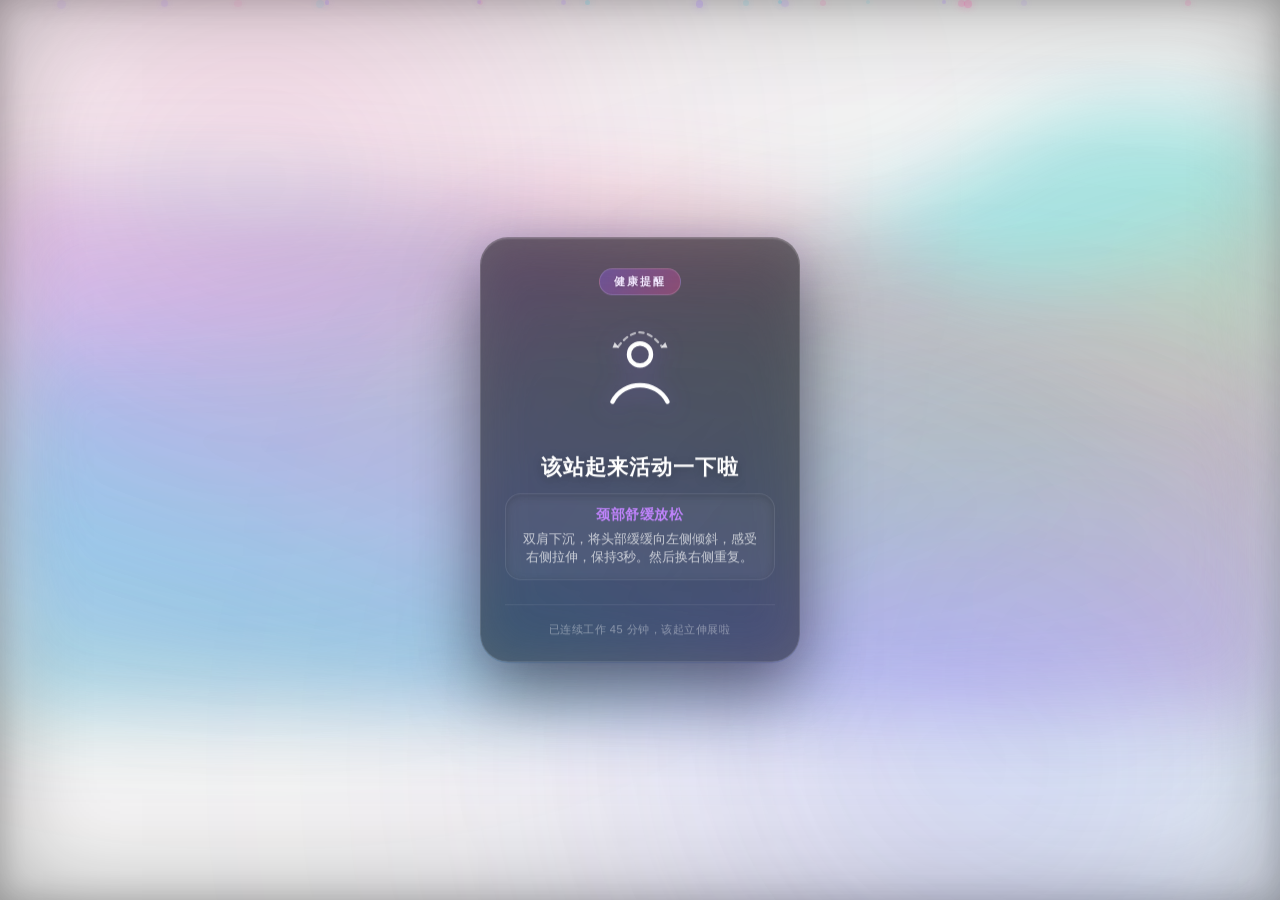
==== commit 8a2c2166: "feat:优化主题" ====
--- a/src/alert.html
+++ b/src/alert.html
@@ -9,6 +9,10 @@
 </head>
 
 <body>
+    <script>
+        const bgStyle = localStorage.getItem('bgStyle') || 'aura';
+        document.body.className = 'theme-' + bgStyle;
+    </script>
     <!-- Flowing Aurora Border -->
     <div class="marquee-border" id="borderElem">
         <div class="aura-glow aura-glow-1"></div>
@@ -121,7 +125,7 @@
             <!-- Dynamic SVG Exercise Icon Area -->
             <div class="icon-section">
                 <!-- Icon 1: Neck Release (颈部放松) -->
-                <svg id="icon-neck" class="stretch-icon" viewBox="0 0 100 100" fill="none" xmlns="http://www.w3.org/2000/svg">
+                <svg id="icon-neck" class="stretch-icon hidden" viewBox="0 0 100 100" fill="none" xmlns="http://www.w3.org/2000/svg">
                     <circle cx="50" cy="32" r="10" stroke="white" stroke-width="4" class="neck-head" />
                     <path d="M25 75 C 35 55, 65 55, 75 75" stroke="white" stroke-width="4" stroke-linecap="round" class="neck-body" />
                     <!-- Arrows indicating rotation/tilt -->
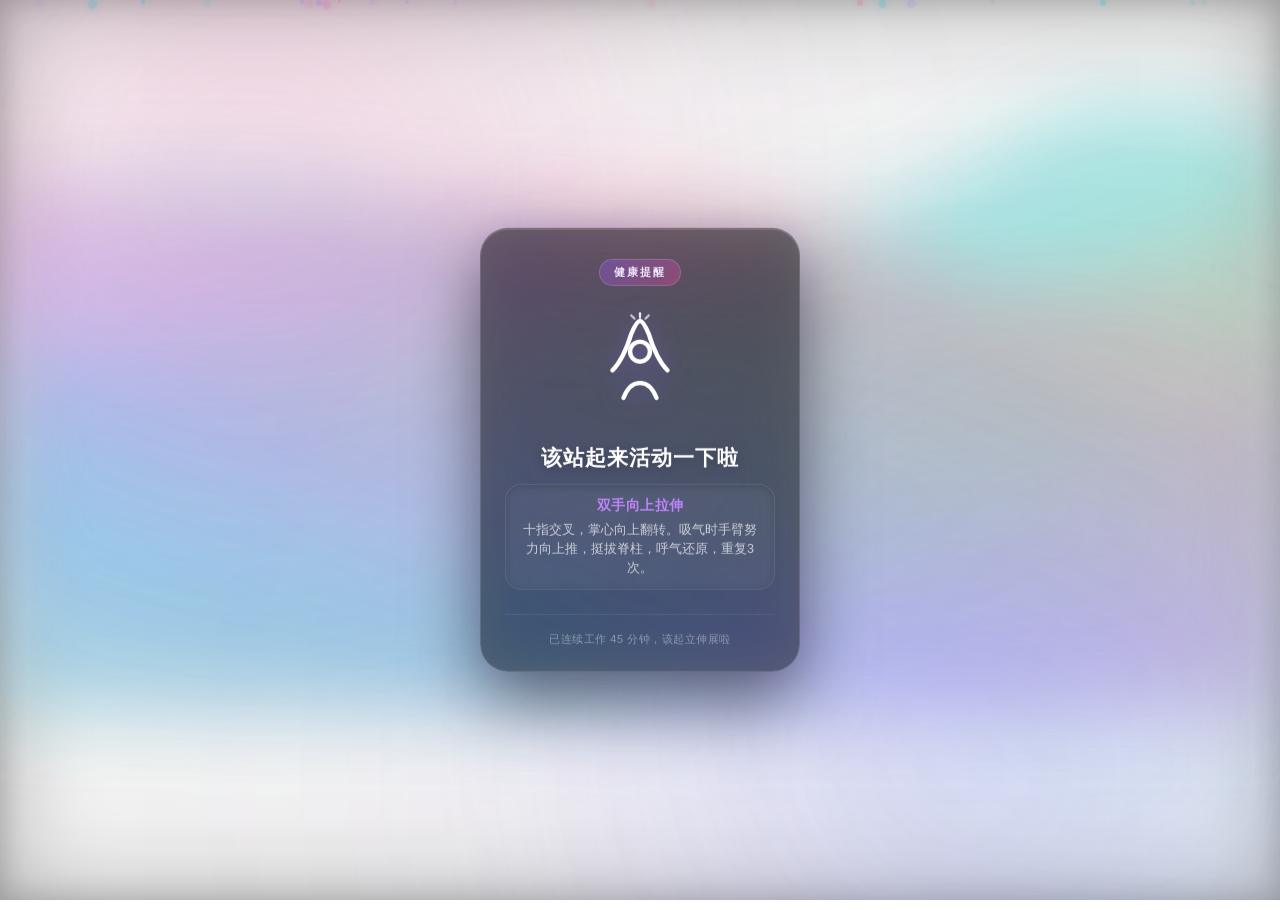
==== commit 7dc18318: "feat:星空冥想主题增加黑洞" ====
--- a/src/alert.html
+++ b/src/alert.html
@@ -13,6 +13,7 @@
         const bgStyle = localStorage.getItem('bgStyle') || 'aura';
         document.body.className = 'theme-' + bgStyle;
     </script>
+    <canvas id="glcanvas"></canvas>
     <!-- Flowing Aurora Border -->
     <div class="marquee-border" id="borderElem">
         <div class="aura-glow aura-glow-1"></div>
--- a/src/alert.css
+++ b/src/alert.css
@@ -417,8 +417,21 @@
 }
 
 /* ============================================
-   星空冥想主题 (Zen Cosmic Theme)
-   ============================================ */
+#glcanvas {
+    position: absolute;
+    inset: 0;
+    width: 100vw;
+    height: 100vh;
+    z-index: 0;
+    pointer-events: none;
+    opacity: 0;
+    transition: opacity 2.5s ease-in-out;
+}
+
+body.theme-zen #glcanvas {
+    opacity: 1;
+}
+
 body.theme-zen .marquee-border {
     background: rgba(4, 4, 15, 0.15);
     box-shadow: 
@@ -470,33 +483,38 @@
 }
 .celestial-orbit {
     position: absolute;
-    border: 1px dashed rgba(255, 255, 255, 0.06);
     border-radius: 50%;
     transform-origin: center center;
     pointer-events: none;
 }
-/* Inner Orbit */
+/* Inner Orbit (Purple glow) */
 .orbit-1 {
     width: 420px;
     height: 420px;
     top: -210px;
     left: -210px;
+    border: 1.5px dashed rgba(168, 85, 247, 0.28);
+    box-shadow: inset 0 0 12px rgba(168, 85, 247, 0.08), 0 0 12px rgba(168, 85, 247, 0.08);
     animation: celestial-rotate 40s linear infinite;
 }
-/* Middle Orbit */
+/* Middle Orbit (Blue glow) */
 .orbit-2 {
     width: 680px;
     height: 680px;
     top: -340px;
     left: -340px;
+    border: 1.5px dashed rgba(56, 189, 248, 0.24);
+    box-shadow: inset 0 0 15px rgba(56, 189, 248, 0.08), 0 0 15px rgba(56, 189, 248, 0.08);
     animation: celestial-rotate 65s linear infinite reverse;
 }
-/* Outer Orbit */
+/* Outer Orbit (Emerald glow) */
 .orbit-3 {
     width: 940px;
     height: 940px;
     top: -470px;
     left: -470px;
+    border: 1.5px dashed rgba(52, 211, 153, 0.2);
+    box-shadow: inset 0 0 18px rgba(52, 211, 153, 0.06), 0 0 18px rgba(52, 211, 153, 0.06);
     animation: celestial-rotate 90s linear infinite;
 }
 .orbiting-planet {
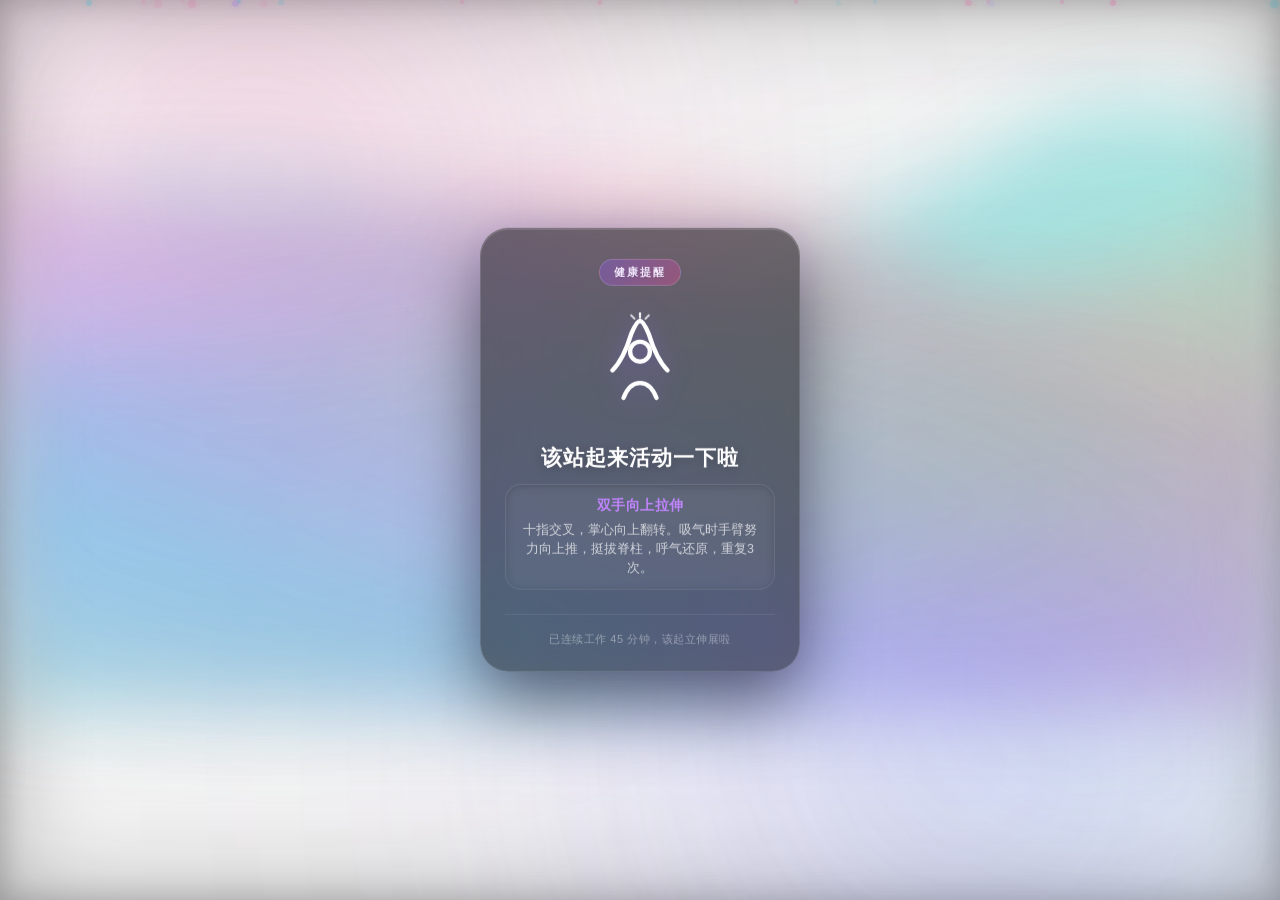
==== commit 970f9abc: "feat:主题模块化" ====
--- a/src/alert.html
+++ b/src/alert.html
@@ -13,106 +13,19 @@
         const bgStyle = localStorage.getItem('bgStyle') || 'aura';
         document.body.className = 'theme-' + bgStyle;
     </script>
+
+    <!-- WebGL Canvas (used by zen theme) -->
     <canvas id="glcanvas"></canvas>
-    <!-- Flowing Aurora Border -->
+
+    <!-- Flowing Aurora Border (shared by all themes) -->
     <div class="marquee-border" id="borderElem">
         <div class="aura-glow aura-glow-1"></div>
         <div class="aura-glow aura-glow-2"></div>
         <div class="aura-glow aura-glow-3"></div>
     </div>
 
-    <!-- Theme Specific Effects Layer -->
-    <div class="zen-shooting-star"></div>
-    <div class="cyber-scanline"></div>
-    <div class="forest-sunbeams">
-        <div class="sunbeam sunbeam-1"></div>
-        <div class="sunbeam sunbeam-2"></div>
-        <div class="sunbeam sunbeam-3"></div>
-    </div>
-
-    <!-- Aurora Waves Effect (Northern Lights) -->
-    <div class="aura-waves">
-        <svg viewBox="0 0 1440 800" preserveAspectRatio="none">
-            <defs>
-                <linearGradient id="aurora-grad-1" x1="0%" y1="0%" x2="100%" y2="100%">
-                    <stop offset="0%" stop-color="rgba(6, 182, 212, 0)" />
-                    <stop offset="30%" stop-color="rgba(6, 182, 212, 0.45)" />
-                    <stop offset="65%" stop-color="rgba(16, 185, 129, 0.45)" />
-                    <stop offset="85%" stop-color="rgba(139, 92, 246, 0.35)" />
-                    <stop offset="100%" stop-color="rgba(236, 72, 153, 0)" />
-                </linearGradient>
-                <linearGradient id="aurora-grad-2" x1="100%" y1="0%" x2="0%" y2="100%">
-                    <stop offset="0%" stop-color="rgba(16, 185, 129, 0)" />
-                    <stop offset="40%" stop-color="rgba(52, 211, 153, 0.4)" />
-                    <stop offset="75%" stop-color="rgba(6, 182, 212, 0.4)" />
-                    <stop offset="100%" stop-color="rgba(139, 92, 246, 0)" />
-                </linearGradient>
-                <linearGradient id="aurora-grad-3" x1="0%" y1="100%" x2="100%" y2="0%">
-                    <stop offset="0%" stop-color="rgba(139, 92, 246, 0)" />
-                    <stop offset="35%" stop-color="rgba(217, 70, 239, 0.35)" />
-                    <stop offset="70%" stop-color="rgba(244, 63, 94, 0.35)" />
-                    <stop offset="100%" stop-color="rgba(251, 191, 36, 0)" />
-                </linearGradient>
-            </defs>
-            <path d="M-100 250 C 350 50, 750 450, 1150 150 C 1350 50, 1550 200, 1600 250 L 1600 800 L -100 800 Z" fill="url(#aurora-grad-1)" class="aurora-wave-1" />
-            <path d="M-100 350 C 450 550, 850 150, 1250 450 C 1450 550, 1550 350, 1600 300 L 1600 800 L -100 800 Z" fill="url(#aurora-grad-2)" class="aurora-wave-2" />
-            <path d="M-100 150 C 250 350, 650 100, 1050 300 C 1250 400, 1450 150, 1600 200 L 1600 800 L -100 800 Z" fill="url(#aurora-grad-3)" class="aurora-wave-3" />
-        </svg>
-    </div>
-
-    <!-- Zen Celestial Background Orbits & Planets -->
-    <div class="zen-celestial-container">
-        <!-- Inner Orbit -->
-        <div class="celestial-orbit orbit-1">
-            <div class="orbiting-planet planet-sub-1"></div>
-            <div class="orbiting-planet planet-sub-3"></div>
-        </div>
-        <!-- Middle Orbit -->
-        <div class="celestial-orbit orbit-2">
-            <div class="orbiting-planet planet-sub-2"></div>
-            <div class="orbiting-planet planet-sub-4"></div>
-        </div>
-        <!-- Outer Orbit -->
-        <div class="celestial-orbit orbit-3">
-            <div class="orbiting-planet planet-sub-5"></div>
-        </div>
-        <!-- Top Right Main Planet -->
-        <div class="celestial-body main-planet planet-tr">
-            <div class="planet-ring ring-pink"></div>
-        </div>
-        <!-- Bottom Left Main Planet -->
-        <div class="celestial-body main-planet planet-bl">
-            <div class="planet-ring ring-cyan"></div>
-        </div>
-    </div>
-
-    <!-- Forest Sprouting Seedlings & Trees Layer -->
-    <div class="forest-growth-layer">
-        <svg class="bg-tree tree-1" viewBox="0 0 100 120" fill="none" xmlns="http://www.w3.org/2000/svg">
-            <path class="tree-trunk" d="M 50 120 L 50 60" stroke="#10B981" stroke-width="4" stroke-linecap="round" />
-            <path class="tree-branch branch-1" d="M 50 90 Q 35 80 30 75" stroke="#10B981" stroke-width="3" stroke-linecap="round" />
-            <path class="tree-branch branch-2" d="M 50 80 Q 65 70 70 65" stroke="#10B981" stroke-width="3" stroke-linecap="round" />
-            <circle class="tree-foliage foliage-1" cx="50" cy="50" r="18" fill="rgba(52, 211, 153, 0.35)" />
-            <circle class="tree-foliage foliage-2" cx="35" cy="70" r="12" fill="rgba(16, 185, 129, 0.3)" />
-            <circle class="tree-foliage foliage-3" cx="65" cy="60" r="12" fill="rgba(52, 211, 153, 0.25)" />
-        </svg>
-        <svg class="bg-tree tree-2" viewBox="0 0 100 120" fill="none" xmlns="http://www.w3.org/2000/svg">
-            <path class="tree-trunk" d="M 50 120 L 50 45" stroke="#059669" stroke-width="5" stroke-linecap="round" />
-            <circle class="tree-foliage foliage-1" cx="50" cy="35" r="22" fill="rgba(16, 185, 129, 0.3)" />
-            <circle class="tree-foliage foliage-2" cx="50" cy="20" r="15" fill="rgba(52, 211, 153, 0.35)" />
-        </svg>
-        <svg class="bg-tree tree-3" viewBox="0 0 100 120" fill="none" xmlns="http://www.w3.org/2000/svg">
-            <path class="tree-trunk" d="M 50 120 L 50 55" stroke="#10B981" stroke-width="4.5" stroke-linecap="round" />
-            <path class="tree-branch branch-1" d="M 50 95 Q 30 85 25 80" stroke="#10B981" stroke-width="3" stroke-linecap="round" />
-            <circle class="tree-foliage foliage-1" cx="50" cy="45" r="20" fill="rgba(52, 211, 153, 0.3)" />
-            <circle class="tree-foliage foliage-2" cx="25" cy="75" r="10" fill="rgba(16, 185, 129, 0.25)" />
-        </svg>
-        <svg class="bg-tree tree-4" viewBox="0 0 100 120" fill="none" xmlns="http://www.w3.org/2000/svg">
-            <path class="tree-trunk" d="M 50 120 L 50 65" stroke="#059669" stroke-width="4" stroke-linecap="round" />
-            <circle class="tree-foliage foliage-1" cx="50" cy="55" r="16" fill="rgba(16, 185, 129, 0.35)" />
-            <circle class="tree-foliage foliage-2" cx="50" cy="40" r="12" fill="rgba(52, 211, 153, 0.25)" />
-        </svg>
-    </div>
+    <!-- Theme Effects Layer (dynamically populated by theme JS) -->
+    <div id="themeEffectsLayer"></div>
 
     <!-- Floating Particles in Background -->
     <div class="particles-container" id="particlesContainer"></div>
@@ -123,94 +36,8 @@
             <!-- Top badge -->
             <div class="badge">健康提醒</div>
             
-            <!-- Dynamic SVG Exercise Icon Area -->
-            <div class="icon-section">
-                <!-- Icon 1: Neck Release (颈部放松) -->
-                <svg id="icon-neck" class="stretch-icon hidden" viewBox="0 0 100 100" fill="none" xmlns="http://www.w3.org/2000/svg">
-                    <circle cx="50" cy="32" r="10" stroke="white" stroke-width="4" class="neck-head" />
-                    <path d="M25 75 C 35 55, 65 55, 75 75" stroke="white" stroke-width="4" stroke-linecap="round" class="neck-body" />
-                    <!-- Arrows indicating rotation/tilt -->
-                    <path d="M30 25 Q 40 12 50 12 Q 60 12 70 25" stroke="rgba(255,255,255,0.6)" stroke-width="2" stroke-dasharray="4 4" stroke-linecap="round" />
-                    <path d="M27 21 L31 26 L25 26 Z" fill="rgba(255,255,255,0.8)" />
-                    <path d="M73 21 L69 26 L75 26 Z" fill="rgba(255,255,255,0.8)" />
-                </svg>
-
-                <!-- Icon 2: Shoulder Roll (肩部舒展) -->
-                <svg id="icon-shoulder" class="stretch-icon hidden" viewBox="0 0 100 100" fill="none" xmlns="http://www.w3.org/2000/svg">
-                    <circle cx="50" cy="25" r="9" stroke="white" stroke-width="4" class="shoulder-head" />
-                    <path d="M25 65 C 35 48, 65 48, 75 65" stroke="white" stroke-width="4" stroke-linecap="round" />
-                    <!-- Arms forming shoulder circles -->
-                    <path d="M 22 58 A 8 8 0 1 1 22 58.1" stroke="rgba(255,255,255,0.9)" stroke-width="3.5" stroke-linecap="round" class="shoulder-spin-left" />
-                    <path d="M 78 58 A 8 8 0 1 1 78 58.1" stroke="rgba(255,255,255,0.9)" stroke-width="3.5" stroke-linecap="round" class="shoulder-spin-right" />
-                </svg>
-
-                <!-- Icon 3: Reach High (向上伸展) -->
-                <svg id="icon-stretch" class="stretch-icon hidden" viewBox="0 0 100 100" fill="none" xmlns="http://www.w3.org/2000/svg">
-                    <circle cx="50" cy="38" r="9" stroke="white" stroke-width="4" class="stretch-head" />
-                    <path d="M35 80 C 42 62, 58 62, 65 80" stroke="white" stroke-width="4" stroke-linecap="round" />
-                    <!-- Arms stretching up -->
-                    <path d="M25 55 Q 35 45 42 22 Q 47 10 50 10 Q 53 10 58 22 Q 65 45 75 55" stroke="white" stroke-width="4" stroke-linecap="round" class="stretch-arms" />
-                    <!-- Sparkles of energy -->
-                    <path d="M50 3 L50 7" stroke="rgba(255,255,255,0.9)" stroke-width="2" stroke-linecap="round" class="sparkle-1" />
-                    <path d="M42 5 L45 8" stroke="rgba(255,255,255,0.7)" stroke-width="2" stroke-linecap="round" class="sparkle-2" />
-                    <path d="M58 5 L55 8" stroke="rgba(255,255,255,0.7)" stroke-width="2" stroke-linecap="round" class="sparkle-3" />
-                </svg>
-
-                <!-- Icon 4: Zen Breathe (星空冥想 - 呼吸环) -->
-                <svg id="icon-zen-breathe" class="stretch-icon hidden" viewBox="0 0 100 100" fill="none" xmlns="http://www.w3.org/2000/svg">
-                    <!-- Outer soft glowing ring -->
-                    <circle cx="50" cy="50" r="38" stroke="rgba(192, 132, 252, 0.2)" stroke-width="2" />
-                    <!-- Middle animated dashed guide ring -->
-                    <circle cx="50" cy="50" r="30" stroke="rgba(192, 132, 252, 0.4)" stroke-width="1.5" stroke-dasharray="3 3" />
-                    <!-- Inner breathing core ring -->
-                    <circle cx="50" cy="50" r="20" fill="url(#zen-core-grad)" class="zen-breathe-core" />
-                    <!-- Concentric ripples -->
-                    <circle cx="50" cy="50" r="20" stroke="rgba(139, 92, 246, 0.6)" stroke-width="2" class="zen-ripple-1" />
-                    <circle cx="50" cy="50" r="20" stroke="rgba(236, 72, 153, 0.4)" stroke-width="1.5" class="zen-ripple-2" />
-                    <!-- Gradient definitions -->
-                    <defs>
-                        <radialGradient id="zen-core-grad" cx="50%" cy="50%" r="50%">
-                            <stop offset="0%" stop-color="#EC4899" />
-                            <stop offset="50%" stop-color="#8B5CF6" />
-                            <stop offset="100%" stop-color="rgba(139, 92, 246, 0)" />
-                        </radialGradient>
-                    </defs>
-                </svg>
-
-                <!-- Icon 5: Cyber Stretch (赛博霓虹 - 关节激活) -->
-                <svg id="icon-cyber-stretch" class="stretch-icon hidden" viewBox="0 0 100 100" fill="none" xmlns="http://www.w3.org/2000/svg">
-                    <!-- Background grid dots -->
-                    <circle cx="20" cy="20" r="1" fill="rgba(6, 182, 212, 0.3)" />
-                    <circle cx="80" cy="20" r="1" fill="rgba(6, 182, 212, 0.3)" />
-                    <circle cx="20" cy="80" r="1" fill="rgba(6, 182, 212, 0.3)" />
-                    <circle cx="80" cy="80" r="1" fill="rgba(6, 182, 212, 0.3)" />
-                    <!-- Glowing connector lines -->
-                    <path d="M 30 75 L 50 65 L 70 75" stroke="rgba(6, 182, 212, 0.4)" stroke-width="1" />
-                    <path d="M 50 25 L 50 65" stroke="rgba(236, 72, 153, 0.4)" stroke-width="1" />
-                    <!-- Stylized Cyber Body -->
-                    <circle cx="50" cy="22" r="8" stroke="#06B6D4" stroke-width="3" fill="#141419" class="cyber-head" />
-                    <path d="M25 60 L 38 48 L 50 54 L 62 48 L 75 60" stroke="#EC4899" stroke-width="3.5" stroke-linecap="round" class="cyber-arms" />
-                    <path d="M40 78 L 50 65 L 60 78" stroke="#06B6D4" stroke-width="3.5" stroke-linecap="round" />
-                    <!-- Glowing joint nodes -->
-                    <circle cx="38" cy="48" r="3" fill="#06B6D4" class="cyber-joint-l" />
-                    <circle cx="62" cy="48" r="3" fill="#06B6D4" class="cyber-joint-r" />
-                    <circle cx="50" cy="54" r="3.5" fill="#EC4899" />
-                </svg>
-
-                <!-- Icon 6: Forest Sprout (森林朝露 - 绿植抽芽) -->
-                <svg id="icon-forest-sprout" class="stretch-icon hidden" viewBox="0 0 100 100" fill="none" xmlns="http://www.w3.org/2000/svg">
-                    <!-- Soil/Ground curve -->
-                    <path d="M 25 80 Q 50 74 75 80" stroke="#10B981" stroke-width="2.5" stroke-linecap="round" />
-                    <!-- Sprout stem -->
-                    <path d="M 50 80 Q 52 50 42 30" stroke="#10B981" stroke-width="4.5" stroke-linecap="round" class="sprout-stem" />
-                    <!-- Left leaf -->
-                    <path d="M 45 48 C 30 45, 26 30, 44 38 Z" fill="#34D399" stroke="#10B981" stroke-width="1.5" class="sprout-leaf-l" />
-                    <!-- Right leaf -->
-                    <path d="M 49 38 C 65 35, 68 20, 50 28 Z" fill="#34D399" stroke="#10B981" stroke-width="1.5" class="sprout-leaf-r" />
-                    <!-- Soft sun light circle behind sprout -->
-                    <circle cx="50" cy="35" r="15" fill="rgba(251, 191, 36, 0.15)" filter="blur(4px)" class="sprout-sun" />
-                </svg>
-            </div>
+            <!-- Dynamic SVG Exercise Icon Area (populated by theme JS) -->
+            <div class="icon-section" id="iconSection"></div>
 
             <!-- Health Guideline Text -->
             <div class="content-section">
@@ -228,7 +55,7 @@
         </div>
     </div>
     
-    <script src="alert.js"></script>
+    <script type="module" src="alert.js"></script>
 </body>
 
 </html>
--- a/src/alert.css
+++ b/src/alert.css
@@ -16,7 +16,7 @@
 }
 
 /* ============================================
-   流光极光边缘 (Siri / Apple Intelligence Aura)
+   流光极光边缘 (Shared Aurora Border)
    ============================================ */
 .marquee-border {
     position: absolute;
@@ -25,7 +25,6 @@
     pointer-events: none;
     opacity: 0;
     background: rgba(0, 0, 0, 0.05);
-    /* Inset shadow to give a subtle depth vignette */
     box-shadow: 
         inset 0 0 100px rgba(0, 0, 0, 0.3),
         inset 0 0 30px rgba(0, 0, 0, 0.2);
@@ -37,7 +36,7 @@
     opacity: 1;
 }
 
-/* Glowing Aurora Blobs */
+/* Glowing Aurora Blobs (default colors = Aura theme) */
 .aura-glow {
     position: absolute;
     border-radius: 50%;
@@ -92,48 +91,19 @@
     100% { transform: translate(12vw, -8vh) scale(0.85) rotate(270deg); }
 }
 
-/* Aurora Waves Ribbon */
-.aura-waves {
+/* ============================================
+   主题特效图层容器
+   ============================================ */
+#themeEffectsLayer {
     position: absolute;
     inset: 0;
     pointer-events: none;
     z-index: 1;
-    filter: blur(40px) contrast(1.15);
-    opacity: 0;
-    mix-blend-mode: screen;
-    transition: opacity 2.5s ease-in-out;
-}
-body.theme-aura .aura-waves,
-body:not([class*="theme-"]) .aura-waves {
-    opacity: 0.65;
-}
-.aurora-wave-1 {
-    animation: aurora-flow-1 25s ease-in-out infinite alternate;
-    transform-origin: 40% 60%;
-}
-.aurora-wave-2 {
-    animation: aurora-flow-2 32s ease-in-out infinite alternate;
-    transform-origin: 60% 40%;
-}
-.aurora-wave-3 {
-    animation: aurora-flow-3 28s ease-in-out infinite alternate;
-    transform-origin: 50% 50%;
-}
-@keyframes aurora-flow-1 {
-    0% { transform: scale(1) translate(-2%, -6%) rotate(-3deg) skewX(-2deg); }
-    100% { transform: scale(1.15) translate(4%, 3%) rotate(3deg) skewX(2deg); }
-}
-@keyframes aurora-flow-2 {
-    0% { transform: scale(1.1) translate(4%, 6%) rotate(2deg) skewX(3deg); }
-    100% { transform: scale(0.9) translate(-4%, -3%) rotate(-2deg) skewX(-3deg); }
-}
-@keyframes aurora-flow-3 {
-    0% { transform: scale(0.95) translate(-3%, 4%) rotate(-1deg) skewY(-2deg); }
-    100% { transform: scale(1.08) translate(3%, -4%) rotate(2deg) skewY(2deg); }
-}
-
-/* ============================================
-   漂浮粒子背景
+    overflow: hidden;
+}
+
+/* ============================================
+   漂浮粒子容器
    ============================================ */
 .particles-container {
     position: absolute;
@@ -141,23 +111,6 @@
     pointer-events: none;
     z-index: 2;
     overflow: hidden;
-}
-
-.particle {
-    position: absolute;
-    border-radius: 50%;
-    background: rgba(255, 255, 255, 0.35);
-    box-shadow: 0 0 10px rgba(255, 255, 255, 0.2);
-    pointer-events: none;
-    animation: float-upwards 8s linear infinite;
-}
-
-/* Wavy floating particles for Aura theme */
-.particle-aura {
-    position: absolute;
-    border-radius: 50%;
-    pointer-events: none;
-    animation: float-wavy 12s linear infinite;
 }
 
 @keyframes float-upwards {
@@ -165,31 +118,26 @@
         transform: translateY(110vh) translateX(0) scale(1);
         opacity: 0;
     }
-    10% {
-        opacity: 0.6;
-    }
-    90% {
-        opacity: 0.6;
-    }
+    10% { opacity: 0.6; }
+    90% { opacity: 0.6; }
     100% {
         transform: translateY(-10vh) translateX(50px) scale(0.5);
         opacity: 0;
     }
 }
 
-@keyframes float-wavy {
-    0% {
-        transform: translateY(110vh) translateX(0) scale(1);
-        opacity: 0;
-    }
-    10% { opacity: 0.6; }
-    30% { transform: translateY(80vh) translateX(20px) scale(0.95); }
-    60% { transform: translateY(45vh) translateX(-20px) scale(1.1); }
-    90% { opacity: 0.6; }
-    100% {
-        transform: translateY(-10vh) translateX(15px) scale(0.7);
-        opacity: 0;
-    }
+/* ============================================
+   WebGL 画布
+   ============================================ */
+#glcanvas {
+    position: absolute;
+    inset: 0;
+    width: 100vw;
+    height: 100vh;
+    z-index: 0;
+    pointer-events: none;
+    opacity: 0;
+    transition: opacity 2.5s ease-in-out;
 }
 
 /* ============================================
@@ -205,7 +153,7 @@
     align-items: center;
     justify-content: center;
     z-index: 10;
-    transition: all 1.8s cubic-bezier(0.34, 1.56, 0.64, 1); /* Elastic Spring */
+    transition: all 1.8s cubic-bezier(0.34, 1.56, 0.64, 1);
 }
 
 .center-alert.show {
@@ -231,7 +179,6 @@
     align-items: center;
     text-align: center;
     
-    /* Elegant gentle float animation when active */
     animation: card-float 6s ease-in-out infinite;
 }
 
@@ -267,7 +214,7 @@
 }
 
 /* ============================================
-   SVG 图标段与动画
+   SVG 图标段
    ============================================ */
 .icon-section {
     width: 110px;
@@ -288,73 +235,6 @@
 
 .stretch-icon.hidden {
     display: none;
-}
-
-/* --- 图标 1: 颈部放松动画 --- */
-.neck-head {
-    animation: neck-tilt 4s ease-in-out infinite;
-    transform-origin: 50px 42px;
-}
-
-@keyframes neck-tilt {
-    0%, 100% { transform: rotate(0deg); }
-    25% { transform: rotate(-18deg); }
-    75% { transform: rotate(18deg); }
-}
-
-/* --- 图标 2: 肩部绕圈动画 --- */
-.shoulder-spin-left {
-    animation: shoulder-spin-cw 3.5s linear infinite;
-    transform-origin: 22px 58px;
-}
-
-.shoulder-spin-right {
-    animation: shoulder-spin-ccw 3.5s linear infinite;
-    transform-origin: 78px 58px;
-}
-
-@keyframes shoulder-spin-cw {
-    0% { transform: rotate(0deg); }
-    100% { transform: rotate(360deg); }
-}
-
-@keyframes shoulder-spin-ccw {
-    0% { transform: rotate(0deg); }
-    100% { transform: rotate(-360deg); }
-}
-
-/* --- 图标 3: 向上拉伸动画 --- */
-.stretch-arms {
-    animation: arms-reach 3s ease-in-out infinite;
-    transform-origin: 50px 80px;
-}
-
-.stretch-head {
-    animation: head-lift 3s ease-in-out infinite;
-}
-
-.sparkle-1, .sparkle-2, .sparkle-3 {
-    animation: sparkle-pulse 1.8s ease-in-out infinite;
-    transform-origin: center;
-}
-
-.sparkle-1 { animation-delay: 0s; }
-.sparkle-2 { animation-delay: 0.4s; }
-.sparkle-3 { animation-delay: 0.8s; }
-
-@keyframes arms-reach {
-    0%, 100% { transform: scaleY(1); }
-    50% { transform: scaleY(1.1) translateY(-4px); }
-}
-
-@keyframes head-lift {
-    0%, 100% { transform: translateY(0); }
-    50% { transform: translateY(-5px); }
-}
-
-@keyframes sparkle-pulse {
-    0%, 100% { opacity: 0.3; transform: scale(0.8); }
-    50% { opacity: 1; transform: scale(1.3); }
 }
 
 /* ============================================
@@ -389,7 +269,7 @@
 .guide-subtitle {
     font-size: 14px;
     font-weight: 600;
-    color: #c084fc; /* Light purple */
+    color: #c084fc;
     margin-bottom: 6px;
     letter-spacing: 0.5px;
 }
@@ -415,785 +295,3 @@
     color: rgba(255, 255, 255, 0.4);
     letter-spacing: 0.5px;
 }
-
-/* ============================================
-#glcanvas {
-    position: absolute;
-    inset: 0;
-    width: 100vw;
-    height: 100vh;
-    z-index: 0;
-    pointer-events: none;
-    opacity: 0;
-    transition: opacity 2.5s ease-in-out;
-}
-
-body.theme-zen #glcanvas {
-    opacity: 1;
-}
-
-body.theme-zen .marquee-border {
-    background: rgba(4, 4, 15, 0.15);
-    box-shadow: 
-        inset 0 0 120px rgba(10, 10, 30, 0.45),
-        inset 0 0 40px rgba(0, 0, 0, 0.55);
-}
-
-body.theme-zen .aura-glow-1 {
-    background: radial-gradient(circle, rgba(139, 92, 246, 0.35) 0%, rgba(139, 92, 246, 0) 70%);
-}
-
-body.theme-zen .aura-glow-2 {
-    background: radial-gradient(circle, rgba(59, 130, 246, 0.3) 0%, rgba(59, 130, 246, 0) 70%);
-}
-
-body.theme-zen .aura-glow-3 {
-    background: radial-gradient(circle, rgba(168, 85, 247, 0.25) 0%, rgba(168, 85, 247, 0) 70%);
-}
-
-body.theme-zen .badge {
-    background: linear-gradient(135deg, rgba(59, 130, 246, 0.35), rgba(139, 92, 246, 0.35));
-    color: #e0f2fe;
-    border-color: rgba(59, 130, 246, 0.3);
-}
-
-body.theme-zen .guide-subtitle {
-    color: #60a5fa;
-}
-
-body.theme-zen .glass-card {
-    border: 1px solid rgba(139, 92, 246, 0.15);
-    box-shadow: 
-        0 30px 70px rgba(0, 0, 0, 0.6),
-        0 0 35px rgba(59, 130, 246, 0.15);
-    animation: zen-card-breathe 8s ease-in-out infinite;
-}
-
-/* Zen Celestial orbits & planets */
-.zen-celestial-container {
-    position: absolute;
-    inset: 0;
-    pointer-events: none;
-    z-index: 1;
-    opacity: 0;
-    transition: opacity 2s ease-in-out;
-}
-body.theme-zen .zen-celestial-container {
-    opacity: 1;
-}
-.celestial-orbit {
-    position: absolute;
-    border-radius: 50%;
-    transform-origin: center center;
-    pointer-events: none;
-}
-/* Inner Orbit (Purple glow) */
-.orbit-1 {
-    width: 420px;
-    height: 420px;
-    top: -210px;
-    left: -210px;
-    border: 1.5px dashed rgba(168, 85, 247, 0.28);
-    box-shadow: inset 0 0 12px rgba(168, 85, 247, 0.08), 0 0 12px rgba(168, 85, 247, 0.08);
-    animation: celestial-rotate 40s linear infinite;
-}
-/* Middle Orbit (Blue glow) */
-.orbit-2 {
-    width: 680px;
-    height: 680px;
-    top: -340px;
-    left: -340px;
-    border: 1.5px dashed rgba(56, 189, 248, 0.24);
-    box-shadow: inset 0 0 15px rgba(56, 189, 248, 0.08), 0 0 15px rgba(56, 189, 248, 0.08);
-    animation: celestial-rotate 65s linear infinite reverse;
-}
-/* Outer Orbit (Emerald glow) */
-.orbit-3 {
-    width: 940px;
-    height: 940px;
-    top: -470px;
-    left: -470px;
-    border: 1.5px dashed rgba(52, 211, 153, 0.2);
-    box-shadow: inset 0 0 18px rgba(52, 211, 153, 0.06), 0 0 18px rgba(52, 211, 153, 0.06);
-    animation: celestial-rotate 90s linear infinite;
-}
-.orbiting-planet {
-    position: absolute;
-    border-radius: 50%;
-}
-/* Planet 1 (Inner) */
-.planet-sub-1 {
-    width: 9px;
-    height: 9px;
-    top: 50%;
-    left: -4.5px;
-    background: #c084fc;
-    box-shadow: 0 0 10px rgba(192, 132, 252, 0.8);
-}
-/* Planet 3 (Inner - Opposite side) */
-.planet-sub-3 {
-    width: 6px;
-    height: 6px;
-    top: 50%;
-    right: -3px;
-    background: #f43f5e;
-    box-shadow: 0 0 8px rgba(244, 63, 94, 0.7);
-}
-/* Planet 2 (Middle) */
-.planet-sub-2 {
-    width: 14px;
-    height: 14px;
-    top: 15%;
-    right: 80px;
-    background: radial-gradient(circle at 30% 30%, #38bdf8 0%, #1d4ed8 100%);
-    box-shadow: 0 0 15px rgba(56, 189, 248, 0.6);
-}
-/* Planet 4 (Middle - Offset) */
-.planet-sub-4 {
-    width: 10px;
-    height: 10px;
-    bottom: 20%;
-    left: 90px;
-    background: radial-gradient(circle at 30% 30%, #fbbf24 0%, #d97706 100%);
-    box-shadow: 0 0 12px rgba(251, 191, 36, 0.5);
-}
-/* Planet 5 (Outer) */
-.planet-sub-5 {
-    width: 12px;
-    height: 12px;
-    top: 80%;
-    right: 200px;
-    background: radial-gradient(circle at 30% 30%, #34d399 0%, #059669 100%);
-    box-shadow: 0 0 14px rgba(52, 211, 153, 0.5);
-}
-
-/* Two Main Planets with Rings */
-.main-planet {
-    position: absolute;
-    border-radius: 50%;
-    display: flex;
-    align-items: center;
-    justify-content: center;
-}
-/* Top Right Purple Planet */
-.planet-tr {
-    top: 10%;
-    right: 8%;
-    width: 70px;
-    height: 70px;
-    background: radial-gradient(circle at 30% 30%, #a855f7 0%, #4f46e5 60%, #1e1b4b 100%);
-    box-shadow: 0 0 28px rgba(168, 85, 247, 0.35);
-    transform: rotate(15deg);
-    animation: planet-sway-tr 20s ease-in-out infinite alternate;
-}
-/* Bottom Left Cyan Planet */
-.planet-bl {
-    bottom: 8%;
-    left: 8%;
-    width: 50px;
-    height: 50px;
-    background: radial-gradient(circle at 30% 30%, #06b6d4 0%, #0891b2 50%, #0f172a 100%);
-    box-shadow: 0 0 22px rgba(6, 182, 212, 0.3);
-    transform: rotate(-25deg);
-    animation: planet-sway-bl 18s ease-in-out infinite alternate;
-}
-.planet-ring {
-    position: absolute;
-    border-radius: 50%;
-}
-.ring-pink {
-    width: 110px;
-    height: 24px;
-    border: 3.5px solid rgba(236, 72, 153, 0.4);
-    transform: rotate(-22deg);
-    box-shadow: 0 0 12px rgba(236, 72, 153, 0.25);
-}
-.ring-cyan {
-    width: 80px;
-    height: 16px;
-    border: 2.5px solid rgba(6, 182, 212, 0.35);
-    transform: rotate(20deg);
-    box-shadow: 0 0 10px rgba(6, 182, 212, 0.2);
-}
-
-@keyframes celestial-rotate {
-    0% { transform: rotate(0deg); }
-    100% { transform: rotate(360deg); }
-}
-@keyframes planet-sway-tr {
-    0% { transform: rotate(15deg) scale(0.98); }
-    100% { transform: rotate(35deg) scale(1.02); }
-}
-@keyframes planet-sway-bl {
-    0% { transform: rotate(-25deg) scale(1.02); }
-    100% { transform: rotate(-10deg) scale(0.98); }
-}
-
-/* 繁星闪烁粒子 */
-.particle-star {
-    position: absolute;
-    background: #ffffff;
-    border-radius: 50%;
-    box-shadow: 0 0 8px #ffffff, 0 0 12px rgba(255, 255, 255, 0.4);
-    animation: star-twinkle 6s ease-in-out infinite;
-}
-
-@keyframes star-twinkle {
-    0%, 100% {
-        opacity: 0.1;
-        transform: scale(0.6) translateY(0);
-    }
-    50% {
-        opacity: 1;
-        transform: scale(1.3) translateY(-60px);
-    }
-}
-
-/* 呼吸环 SVG 动画 */
-.zen-breathe-core {
-    animation: zen-breathe 8s ease-in-out infinite;
-    transform-origin: 50px 50px;
-}
-
-.zen-ripple-1 {
-    animation: zen-ripple 8s ease-in-out infinite;
-    transform-origin: 50px 50px;
-}
-
-.zen-ripple-2 {
-    animation: zen-ripple 8s ease-in-out infinite;
-    animation-delay: 4s;
-    transform-origin: 50px 50px;
-}
-
-@keyframes zen-breathe {
-    0%, 100% {
-        transform: scale(0.85);
-        opacity: 0.7;
-    }
-    50% {
-        transform: scale(1.35);
-        opacity: 0.95;
-    }
-}
-
-@keyframes zen-ripple {
-    0% {
-        transform: scale(0.85);
-        opacity: 0.8;
-    }
-    100% {
-        transform: scale(2.4);
-        opacity: 0;
-    }
-}
-
-
-/* ============================================
-   赛博霓虹主题 (Cyberpunk Grid Theme)
-   ============================================ */
-body.theme-cyber .marquee-border {
-    background: rgba(10, 6, 18, 0.12);
-    background-image: 
-        linear-gradient(rgba(6, 182, 212, 0.06) 1px, transparent 1px),
-        linear-gradient(90deg, rgba(6, 182, 212, 0.06) 1px, transparent 1px);
-    background-size: 30px 30px;
-    background-position: center;
-    box-shadow: 
-        inset 0 0 120px rgba(236, 72, 153, 0.15),
-        inset 0 0 45px rgba(0, 0, 0, 0.5);
-}
-
-body.theme-cyber .aura-glow-1 {
-    background: radial-gradient(circle, rgba(236, 72, 153, 0.55) 0%, rgba(236, 72, 153, 0) 70%);
-}
-
-body.theme-cyber .aura-glow-2 {
-    background: radial-gradient(circle, rgba(6, 182, 212, 0.5) 0%, rgba(6, 182, 212, 0) 70%);
-}
-
-body.theme-cyber .aura-glow-3 {
-    background: radial-gradient(circle, rgba(244, 63, 94, 0.4) 0%, rgba(244, 63, 94, 0) 70%);
-}
-
-
-
-body.theme-cyber .badge {
-    background: linear-gradient(135deg, rgba(6, 182, 212, 0.4), rgba(236, 72, 153, 0.4));
-    color: #ffffff;
-    border-color: rgba(6, 182, 212, 0.4);
-    box-shadow: 0 0 10px rgba(6, 182, 212, 0.25);
-    text-shadow: 0 0 4px #06B6D4;
-}
-
-body.theme-cyber .guide-subtitle {
-    color: #22d3ee;
-    text-shadow: 0 0 6px rgba(34, 211, 238, 0.4);
-}
-
-body.theme-cyber .glass-card {
-    border: 1px solid rgba(6, 182, 212, 0.25);
-    box-shadow: 
-        0 30px 70px rgba(0, 0, 0, 0.65),
-        0 0 40px rgba(6, 182, 212, 0.2);
-}
-
-/* 赛博方块粒子 */
-.particle-cube {
-    position: absolute;
-    border-radius: 2px;
-    box-shadow: 0 0 8px rgba(6, 182, 212, 0.5);
-    animation: cyber-up 6s linear infinite;
-}
-
-@keyframes cyber-up {
-    0% {
-        transform: translateY(110vh) rotate(0deg) scale(0.8);
-        opacity: 0;
-    }
-    10% {
-        opacity: 0.8;
-    }
-    90% {
-        opacity: 0.8;
-    }
-    100% {
-        transform: translateY(-10vh) rotate(360deg) scale(0.6);
-        opacity: 0;
-    }
-}
-
-/* 赛博小人动画 */
-.cyber-arms {
-    animation: cyber-arms-wave 3s ease-in-out infinite;
-    transform-origin: 50px 65px;
-}
-
-.cyber-head {
-    animation: cyber-head-bob 3s ease-in-out infinite;
-}
-
-.cyber-joint-l {
-    animation: cyber-joint-l-wave 3s ease-in-out infinite;
-    transform-origin: 50px 65px;
-}
-
-.cyber-joint-r {
-    animation: cyber-joint-r-wave 3s ease-in-out infinite;
-    transform-origin: 50px 65px;
-}
-
-@keyframes cyber-arms-wave {
-    0%, 100% { transform: scaleY(1); }
-    50% { transform: scaleY(1.18) translateY(-2px); }
-}
-
-@keyframes cyber-head-bob {
-    0%, 100% { transform: translateY(0); }
-    50% { transform: translateY(-4px); }
-}
-
-@keyframes cyber-joint-l-wave {
-    0%, 100% { transform: translateY(0) translateX(0); }
-    50% { transform: translateY(-8px) translateX(-3px); }
-}
-
-@keyframes cyber-joint-r-wave {
-    0%, 100% { transform: translateY(0) translateX(0); }
-    50% { transform: translateY(-8px) translateX(3px); }
-}
-
-
-/* ============================================
-   森林朝露主题 (Forest Morning Theme)
-   ============================================ */
-body.theme-forest .marquee-border {
-    background: rgba(8, 16, 12, 0.12);
-    box-shadow: 
-        inset 0 0 120px rgba(16, 185, 129, 0.15),
-        inset 0 0 45px rgba(0, 0, 0, 0.45);
-}
-
-body.theme-forest .aura-glow-1 {
-    background: radial-gradient(circle, rgba(16, 185, 129, 0.45) 0%, rgba(16, 185, 129, 0) 70%);
-}
-
-body.theme-forest .aura-glow-2 {
-    background: radial-gradient(circle, rgba(245, 158, 11, 0.35) 0%, rgba(245, 158, 11, 0) 70%);
-}
-
-body.theme-forest .aura-glow-3 {
-    background: radial-gradient(circle, rgba(52, 211, 153, 0.3) 0%, rgba(52, 211, 153, 0) 70%);
-}
-
-body.theme-forest .badge {
-    background: linear-gradient(135deg, rgba(16, 185, 129, 0.35), rgba(245, 158, 11, 0.3));
-    color: #e6fcf5;
-    border-color: rgba(16, 185, 129, 0.3);
-}
-
-body.theme-forest .guide-subtitle {
-    color: #34d399;
-}
-
-body.theme-forest .glass-card {
-    border: 1px solid rgba(16, 185, 129, 0.15);
-    box-shadow: 
-        0 30px 70px rgba(0, 0, 0, 0.6),
-        0 0 35px rgba(16, 185, 129, 0.12);
-}
-
-/* Forest sprouting seedlings & trees */
-.forest-growth-layer {
-    position: absolute;
-    bottom: -10px;
-    left: 0;
-    width: 100%;
-    height: 50vh;
-    display: flex;
-    justify-content: space-around;
-    align-items: flex-end;
-    pointer-events: none;
-    z-index: 2;
-    opacity: 0;
-    transition: opacity 1.5s ease-out;
-}
-body.theme-forest .forest-growth-layer {
-    opacity: 0.85;
-}
-.bg-tree {
-    width: 18vh;
-    height: 46vh;
-    transform-origin: bottom center;
-    transform: scaleY(0) scaleX(0.5);
-    opacity: 0;
-    transition: transform 12s cubic-bezier(0.34, 1.56, 0.64, 1), opacity 8s ease-out;
-}
-body.theme-forest .marquee-border.active ~ .forest-growth-layer .bg-tree {
-    transform: scaleY(1) scaleX(1);
-    opacity: 0.65;
-}
-body.theme-forest .marquee-border.active ~ .forest-growth-layer .tree-1 {
-    transition-delay: 0.2s;
-    animation: tree-sway-1 6s ease-in-out infinite alternate;
-    animation-delay: 10s;
-}
-body.theme-forest .marquee-border.active ~ .forest-growth-layer .tree-2 {
-    transition-delay: 1.5s;
-    transition-duration: 15s;
-    animation: tree-sway-2 7s ease-in-out infinite alternate;
-    animation-delay: 15s;
-}
-body.theme-forest .marquee-border.active ~ .forest-growth-layer .tree-3 {
-    transition-delay: 0.8s;
-    transition-duration: 13s;
-    animation: tree-sway-3 6.5s ease-in-out infinite alternate;
-    animation-delay: 13s;
-}
-body.theme-forest .marquee-border.active ~ .forest-growth-layer .tree-4 {
-    transition-delay: 2.2s;
-    transition-duration: 11s;
-    animation: tree-sway-4 5.8s ease-in-out infinite alternate;
-    animation-delay: 11s;
-}
-
-.tree-trunk, .tree-branch {
-    stroke-dasharray: 100;
-    stroke-dashoffset: 100;
-    transition: stroke-dashoffset 8s ease-out;
-}
-body.theme-forest .marquee-border.active ~ .forest-growth-layer .tree-trunk,
-body.theme-forest .marquee-border.active ~ .forest-growth-layer .tree-branch {
-    stroke-dashoffset: 0;
-}
-body.theme-forest .marquee-border.active ~ .forest-growth-layer .tree-1 .tree-trunk { transition-delay: 0.2s; }
-body.theme-forest .marquee-border.active ~ .forest-growth-layer .tree-2 .tree-trunk { transition-delay: 1.5s; }
-body.theme-forest .marquee-border.active ~ .forest-growth-layer .tree-3 .tree-trunk { transition-delay: 0.8s; }
-body.theme-forest .marquee-border.active ~ .forest-growth-layer .tree-4 .tree-trunk { transition-delay: 2.2s; }
-
-.tree-foliage {
-    transform: scale(0);
-    transform-origin: center;
-    transition: transform 6s cubic-bezier(0.34, 1.56, 0.64, 1);
-}
-body.theme-forest .marquee-border.active ~ .forest-growth-layer .tree-foliage {
-    transform: scale(1);
-}
-body.theme-forest .marquee-border.active ~ .forest-growth-layer .tree-1 .tree-foliage { transition-delay: 3s; }
-body.theme-forest .marquee-border.active ~ .forest-growth-layer .tree-2 .tree-foliage { transition-delay: 5s; }
-body.theme-forest .marquee-border.active ~ .forest-growth-layer .tree-3 .tree-foliage { transition-delay: 4s; }
-body.theme-forest .marquee-border.active ~ .forest-growth-layer .tree-4 .tree-foliage { transition-delay: 4.5s; }
-
-@keyframes tree-sway-1 {
-    0% { transform: rotate(-1.5deg) scale(1); }
-    100% { transform: rotate(2.5deg) scale(1.02); }
-}
-@keyframes tree-sway-2 {
-    0% { transform: rotate(-1deg) scale(1); }
-    100% { transform: rotate(2deg) scale(1.02); }
-}
-@keyframes tree-sway-3 {
-    0% { transform: rotate(-2deg) scale(1); }
-    100% { transform: rotate(1.5deg) scale(1.02); }
-}
-@keyframes tree-sway-4 {
-    0% { transform: rotate(-1.2deg) scale(1); }
-    100% { transform: rotate(2.2deg) scale(1.02); }
-}
-
-/* 树叶旋转下落粒子 */
-.particle-leaf {
-    position: absolute;
-    border-radius: 0 70% 0 70%; /* 叶片弧度 */
-    box-shadow: 0 0 6px rgba(52, 211, 153, 0.15);
-    animation: leaf-fall 9s linear infinite;
-}
-
-@keyframes leaf-fall {
-    0% {
-        transform: translateY(-10vh) translateX(0) rotate(0deg) scale(1);
-        opacity: 0;
-    }
-    15% {
-        opacity: 0.7;
-    }
-    45% {
-        transform: translateY(45vh) translateX(45px) rotate(220deg) scale(0.95);
-    }
-    75% {
-        transform: translateY(80vh) translateX(-20px) rotate(440deg) scale(0.8);
-    }
-    90% {
-        opacity: 0.7;
-    }
-    100% {
-        transform: translateY(110vh) translateX(30px) rotate(640deg) scale(0.6);
-        opacity: 0;
-    }
-}
-
-/* 抽芽生长 SVG 动画 */
-.sprout-stem {
-    animation: sprout-sway 5s ease-in-out infinite alternate;
-    transform-origin: 50px 80px;
-}
-
-.sprout-leaf-l {
-    animation: sprout-leaf-l-wave 5s ease-in-out infinite alternate;
-    transform-origin: 45px 48px;
-}
-
-.sprout-leaf-r {
-    animation: sprout-leaf-r-wave 5s ease-in-out infinite alternate;
-    transform-origin: 49px 38px;
-}
-
-.sprout-sun {
-    animation: sprout-sun-breathe 4s ease-in-out infinite;
-}
-
-@keyframes sprout-sway {
-    0% { transform: rotate(-3deg); }
-    100% { transform: rotate(5deg); }
-}
-
-@keyframes sprout-leaf-l-wave {
-    0% { transform: rotate(-8deg) scale(0.9); }
-    100% { transform: rotate(10deg) scale(1.08); }
-}
-
-@keyframes sprout-leaf-r-wave {
-    0% { transform: rotate(10deg) scale(0.9); }
-    100% { transform: rotate(-8deg) scale(1.08); }
-}
-
-@keyframes sprout-sun-breathe {
-    0%, 100% { opacity: 0.15; transform: scale(0.95); }
-    50% { opacity: 0.35; transform: scale(1.15); }
-}
-
-/* ============================================
-   主题特效图层 (Theme Specific Effects)
-   ============================================ */
-.zen-shooting-star, .cyber-scanline, .forest-sunbeams {
-    display: none;
-    position: absolute;
-    inset: 0;
-    pointer-events: none;
-    z-index: 1;
-    overflow: hidden;
-}
-
-body.theme-zen .zen-shooting-star {
-    display: block;
-}
-body.theme-cyber .cyber-scanline {
-    display: block;
-}
-body.theme-forest .forest-sunbeams {
-    display: block;
-}
-
-/* --- 星空冥想特效 --- */
-@keyframes zen-card-breathe {
-    0%, 100% {
-        box-shadow: 0 30px 70px rgba(0, 0, 0, 0.6), 0 0 25px rgba(59, 130, 246, 0.1);
-        border-color: rgba(139, 92, 246, 0.12);
-    }
-    50% {
-        box-shadow: 0 35px 80px rgba(0, 0, 0, 0.65), 0 0 45px rgba(139, 92, 246, 0.22);
-        border-color: rgba(236, 72, 153, 0.25);
-    }
-}
-
-.zen-shooting-star {
-    position: absolute;
-    top: -10%;
-    left: 100%;
-    width: 120px;
-    height: 1.5px;
-    background: linear-gradient(90deg, rgba(255, 255, 255, 0.95), rgba(255, 255, 255, 0));
-    transform: rotate(-35deg);
-    animation: shooting-star-run 14s ease-in-out infinite;
-    opacity: 0;
-}
-
-@keyframes shooting-star-run {
-    0% {
-        top: -10%;
-        left: 100%;
-        width: 0;
-        opacity: 0;
-    }
-    8% {
-        opacity: 1;
-        width: 120px;
-    }
-    15% {
-        top: 80%;
-        left: -20%;
-        width: 0;
-        opacity: 0;
-    }
-    100% {
-        top: 80%;
-        left: -20%;
-        width: 0;
-        opacity: 0;
-    }
-}
-
-/* --- 赛博霓虹特效 --- */
-body.theme-cyber .marquee-border {
-    animation: cyber-grid-scroll 16s linear infinite;
-}
-
-@keyframes cyber-grid-scroll {
-    0% { background-position: center 0px; }
-    100% { background-position: center 90px; }
-}
-
-.cyber-scanline {
-    position: absolute;
-    left: 0;
-    width: 100%;
-    height: 6px;
-    background: linear-gradient(180deg, rgba(6, 182, 212, 0.25), rgba(6, 182, 212, 0));
-    box-shadow: 0 0 12px rgba(6, 182, 212, 0.4);
-    animation: scanline-sweep 6s linear infinite;
-    opacity: 0.7;
-}
-
-@keyframes scanline-sweep {
-    0% { top: -10px; }
-    100% { top: 110vh; }
-}
-
-.cyber-joint-l, .cyber-joint-r {
-    animation: cyber-joint-blink 0.8s ease-in-out infinite alternate;
-}
-
-@keyframes cyber-joint-blink {
-    0% {
-        fill: #06B6D4;
-        filter: drop-shadow(0 0 1px #06B6D4);
-    }
-    100% {
-        fill: #EC4899;
-        filter: drop-shadow(0 0 6px #EC4899);
-    }
-}
-
-.particle-binary {
-    position: absolute;
-    font-family: monospace;
-    font-weight: bold;
-    user-select: none;
-    pointer-events: none;
-    animation: cyber-up 6s linear infinite;
-    opacity: 0;
-}
-
-/* --- 森林朝露特效 --- */
-.forest-sunbeams {
-    background: radial-gradient(circle at 10% 10%, rgba(251, 191, 36, 0.08) 0%, transparent 60%);
-}
-
-.sunbeam {
-    position: absolute;
-    top: -30vh;
-    left: -30vw;
-    width: 80vw;
-    height: 160vh;
-    background: repeating-conic-gradient(
-        from 0deg,
-        transparent 0deg 8deg,
-        rgba(251, 191, 36, 0.035) 12deg 20deg,
-        transparent 24deg 32deg
-    );
-    transform-origin: 30% 30%;
-    filter: blur(12px);
-    mix-blend-mode: screen;
-}
-
-.sunbeam-1 {
-    animation: sunbeam-rotate-cw 45s linear infinite;
-}
-.sunbeam-2 {
-    animation: sunbeam-rotate-ccw 35s linear infinite;
-    opacity: 0.7;
-}
-
-@keyframes sunbeam-rotate-cw {
-    0% { transform: rotate(0deg); }
-    100% { transform: rotate(360deg); }
-}
-@keyframes sunbeam-rotate-ccw {
-    0% { transform: rotate(0deg); }
-    100% { transform: rotate(-360deg); }
-}
-
-.particle-dewdrop {
-    position: absolute;
-    border-radius: 50%;
-    pointer-events: none;
-    animation: dewdrop-float 7s ease-in-out infinite;
-}
-
-@keyframes dewdrop-float {
-    0% {
-        transform: translateY(110vh) scale(0.8);
-        opacity: 0;
-    }
-    15% {
-        opacity: 0.8;
-    }
-    85% {
-        opacity: 0.8;
-    }
-    100% {
-        transform: translateY(-10vh) scale(1.1);
-        opacity: 0;
-    }
-}
-
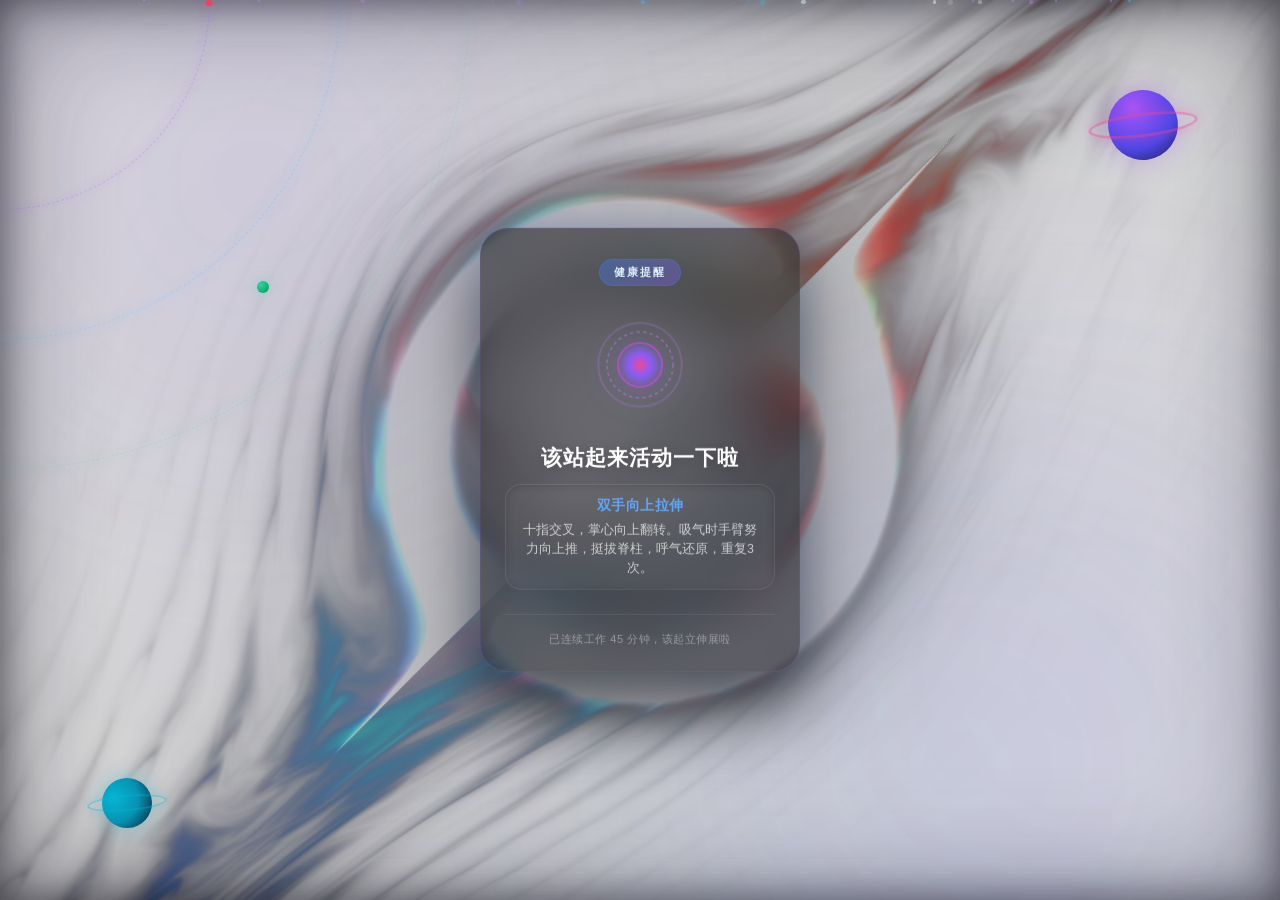
==== commit b0346ebb: "feat:主题优化" ====
--- a/src/alert.html
+++ b/src/alert.html
@@ -10,7 +10,7 @@
 
 <body>
     <script>
-        const bgStyle = localStorage.getItem('bgStyle') || 'aura';
+        const bgStyle = localStorage.getItem('bgStyle') || 'zen';
         document.body.className = 'theme-' + bgStyle;
     </script>
 
--- a/src/alert.css
+++ b/src/alert.css
@@ -264,6 +264,21 @@
     display: flex;
     flex-direction: column;
     justify-content: center;
+    transition: opacity 0.4s ease, transform 0.4s ease;
+}
+
+.tips-container.tip-fade-out {
+    opacity: 0;
+    transform: translateY(6px);
+}
+
+.tips-container.tip-fade-in {
+    animation: tip-slide-in 0.4s ease forwards;
+}
+
+@keyframes tip-slide-in {
+    from { opacity: 0; transform: translateY(-6px); }
+    to { opacity: 1; transform: translateY(0); }
 }
 
 .guide-subtitle {
